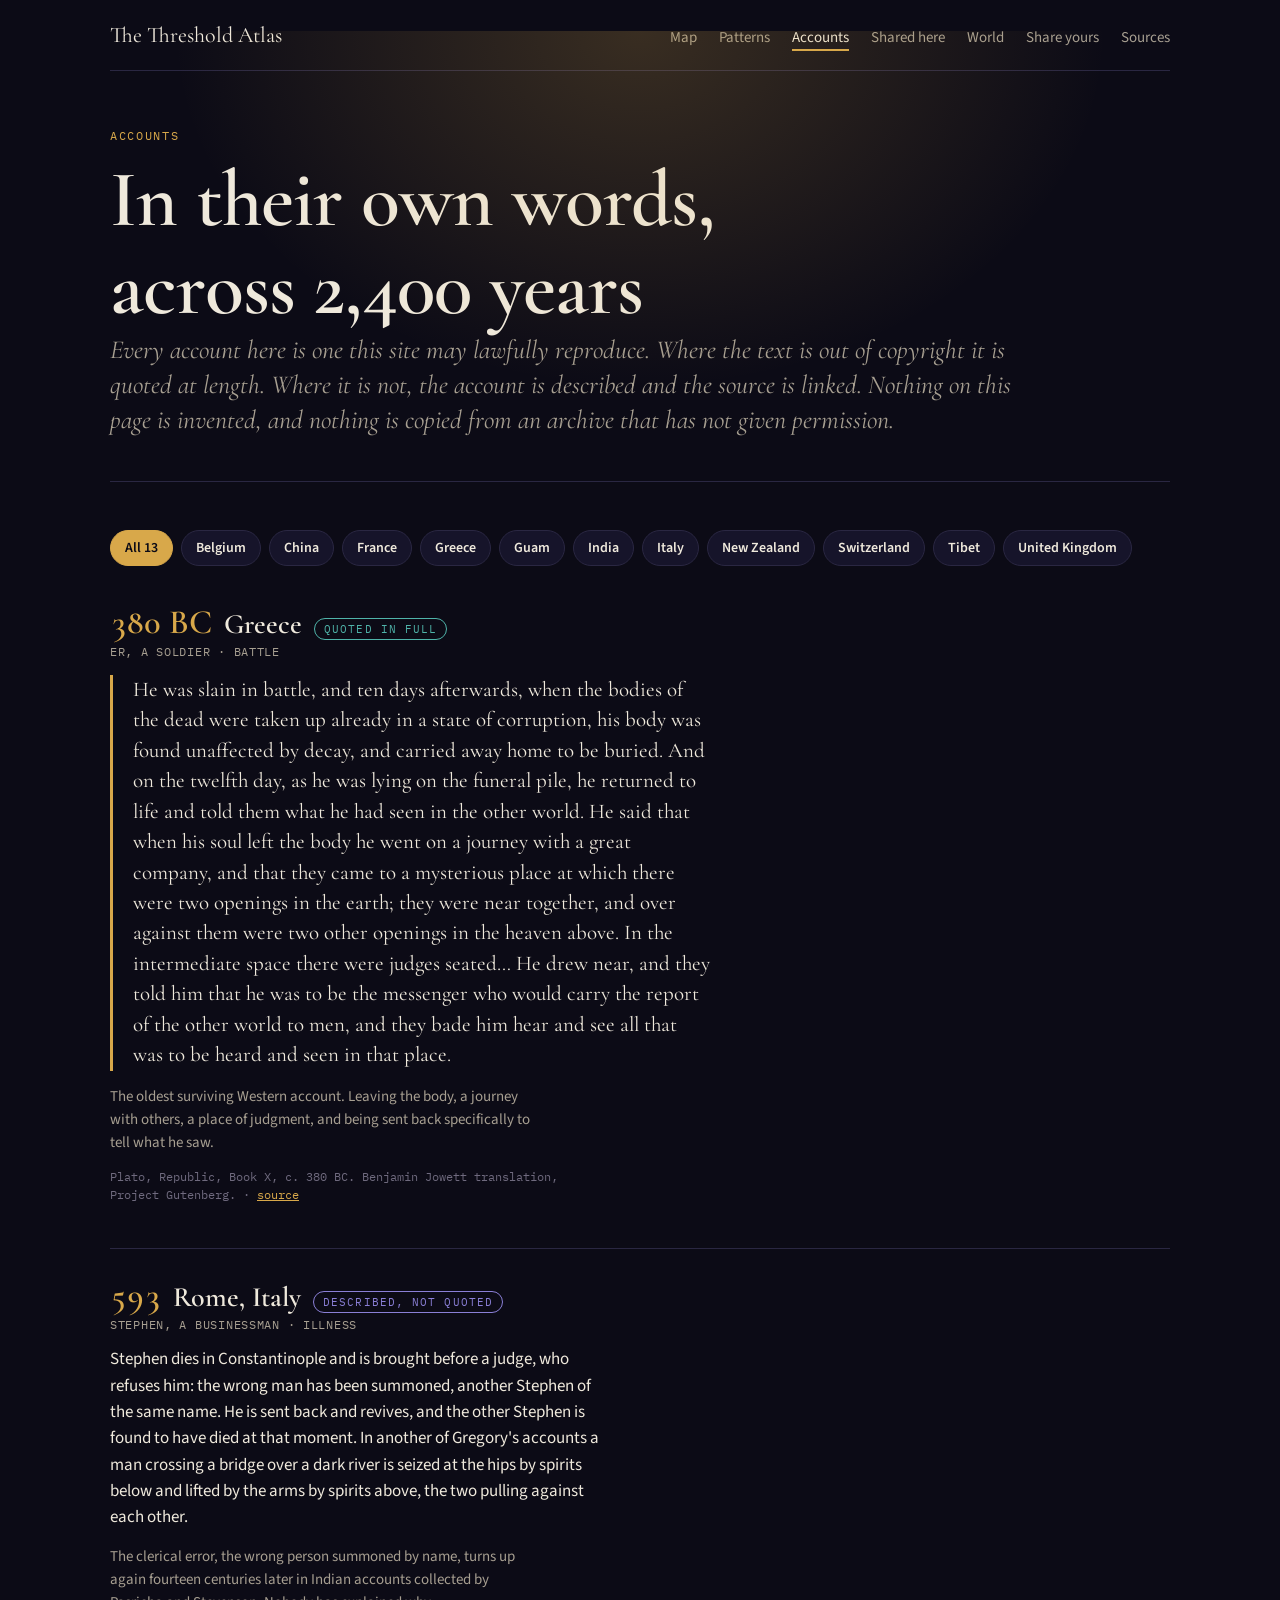
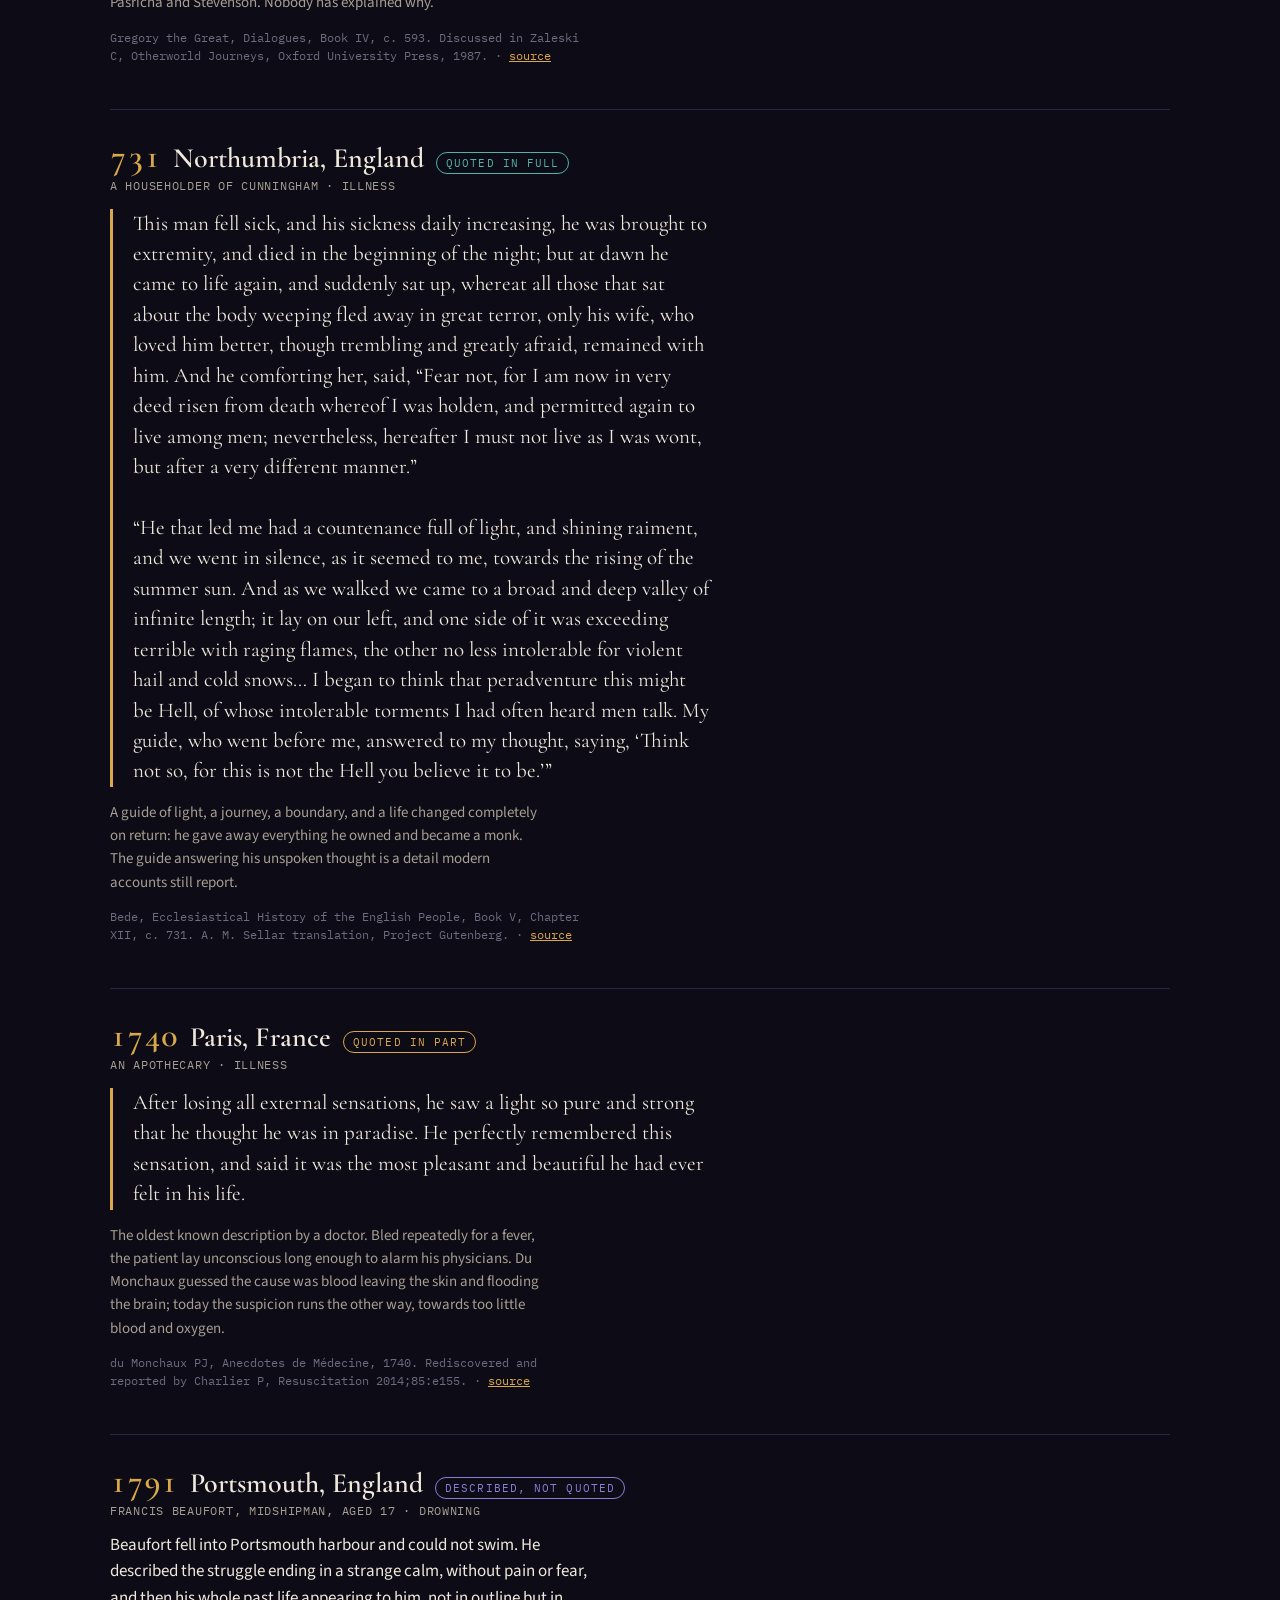
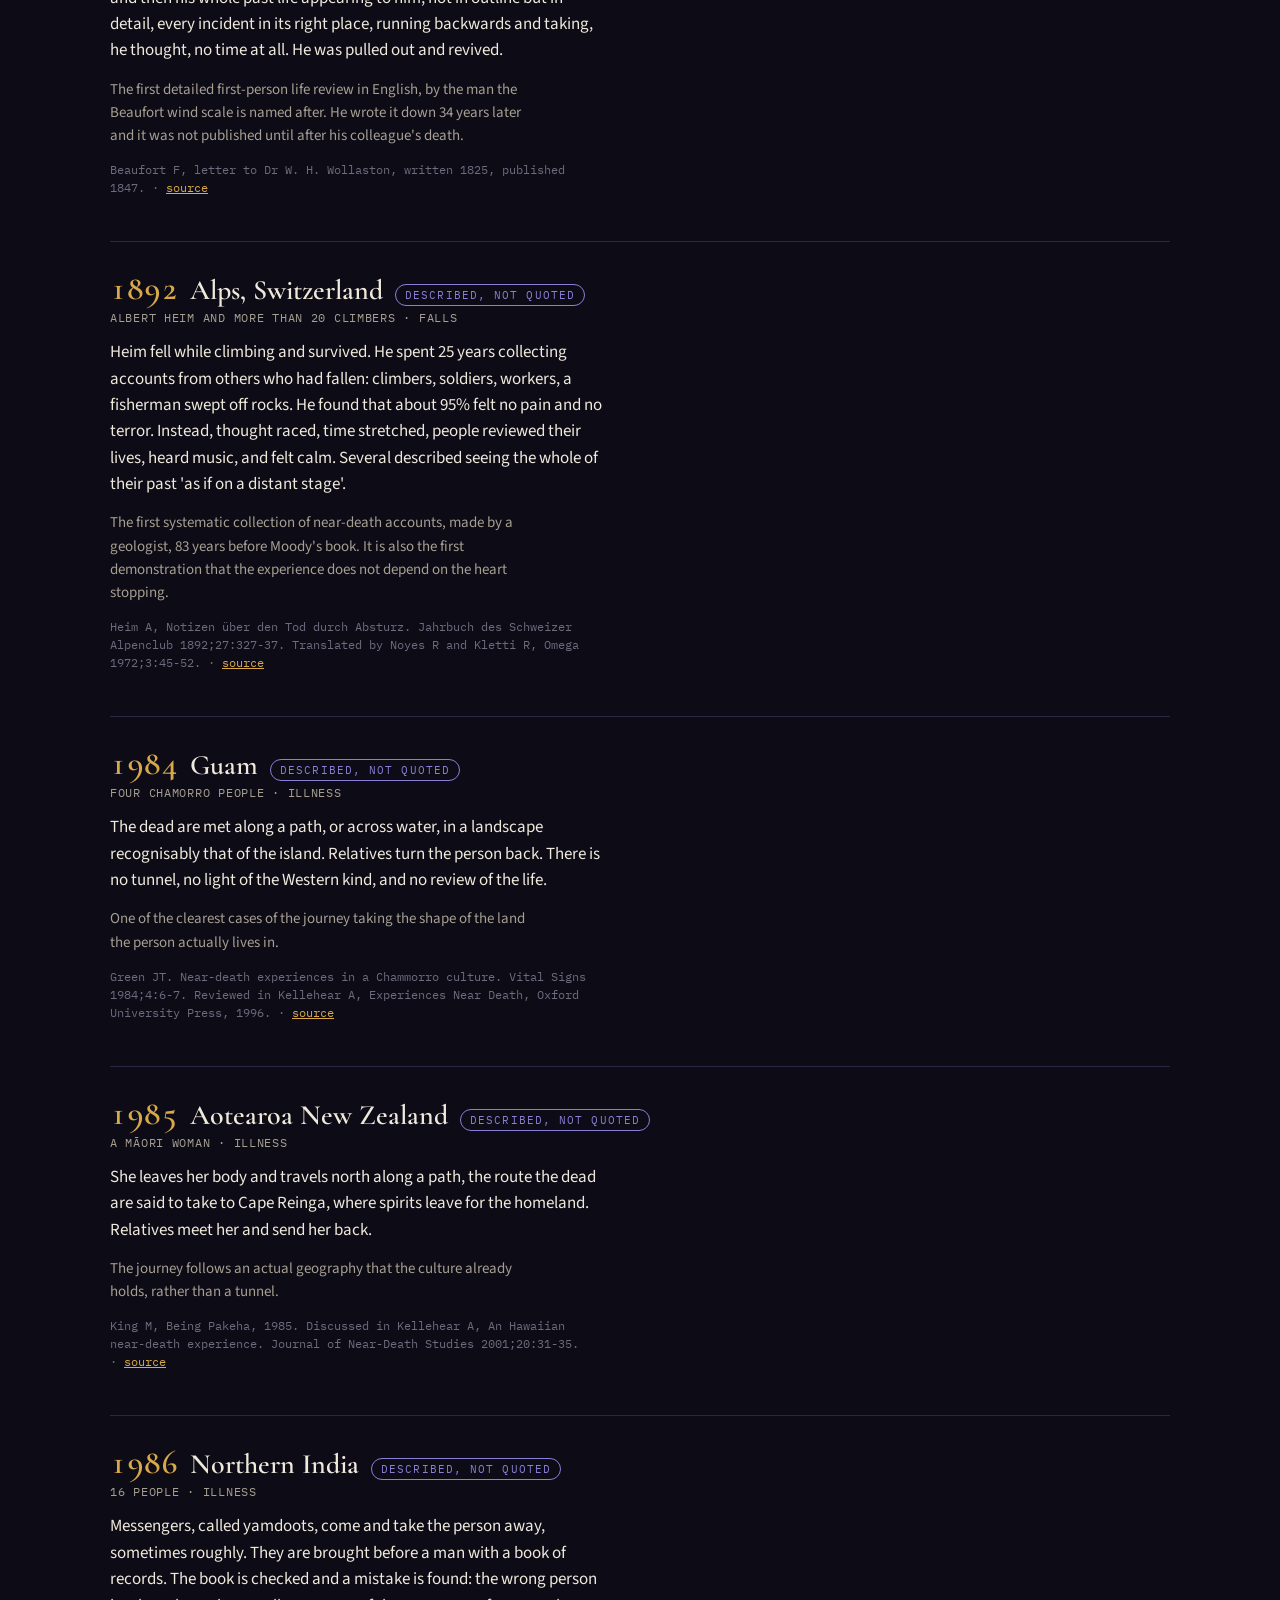
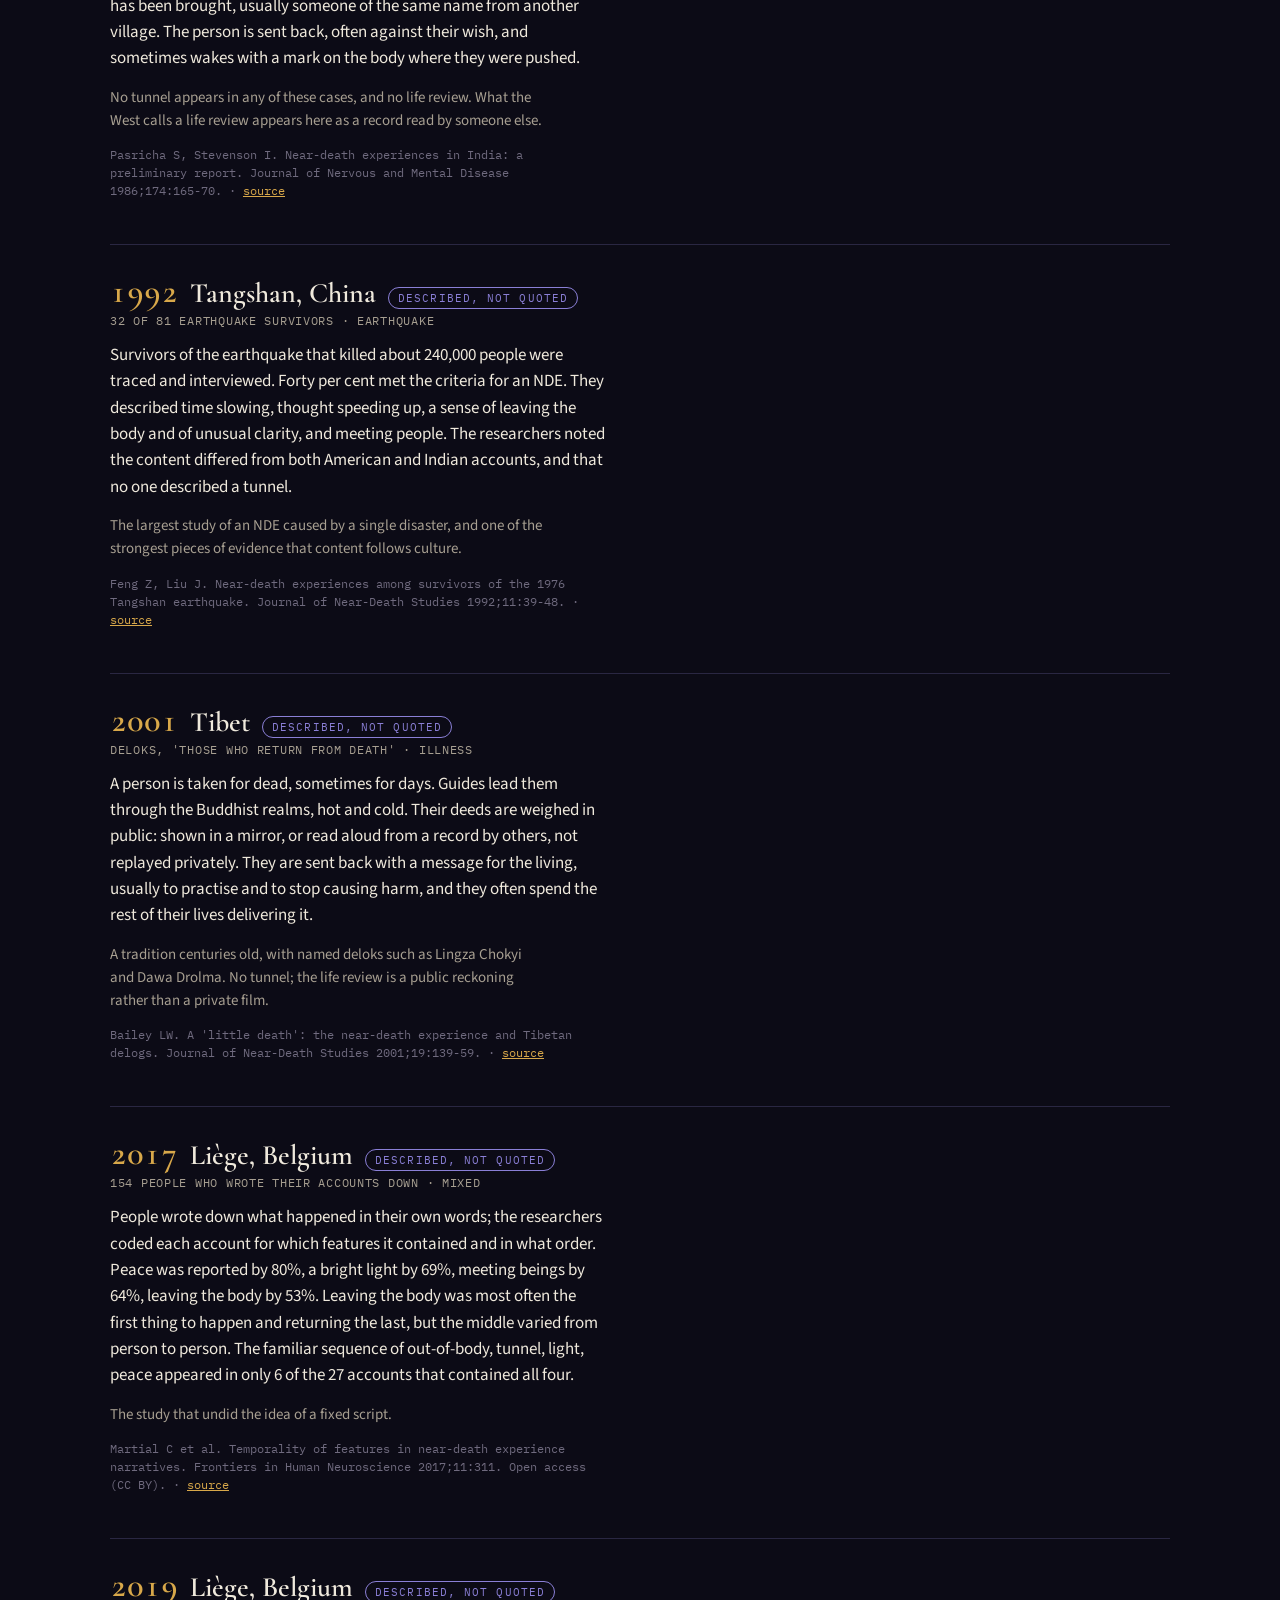
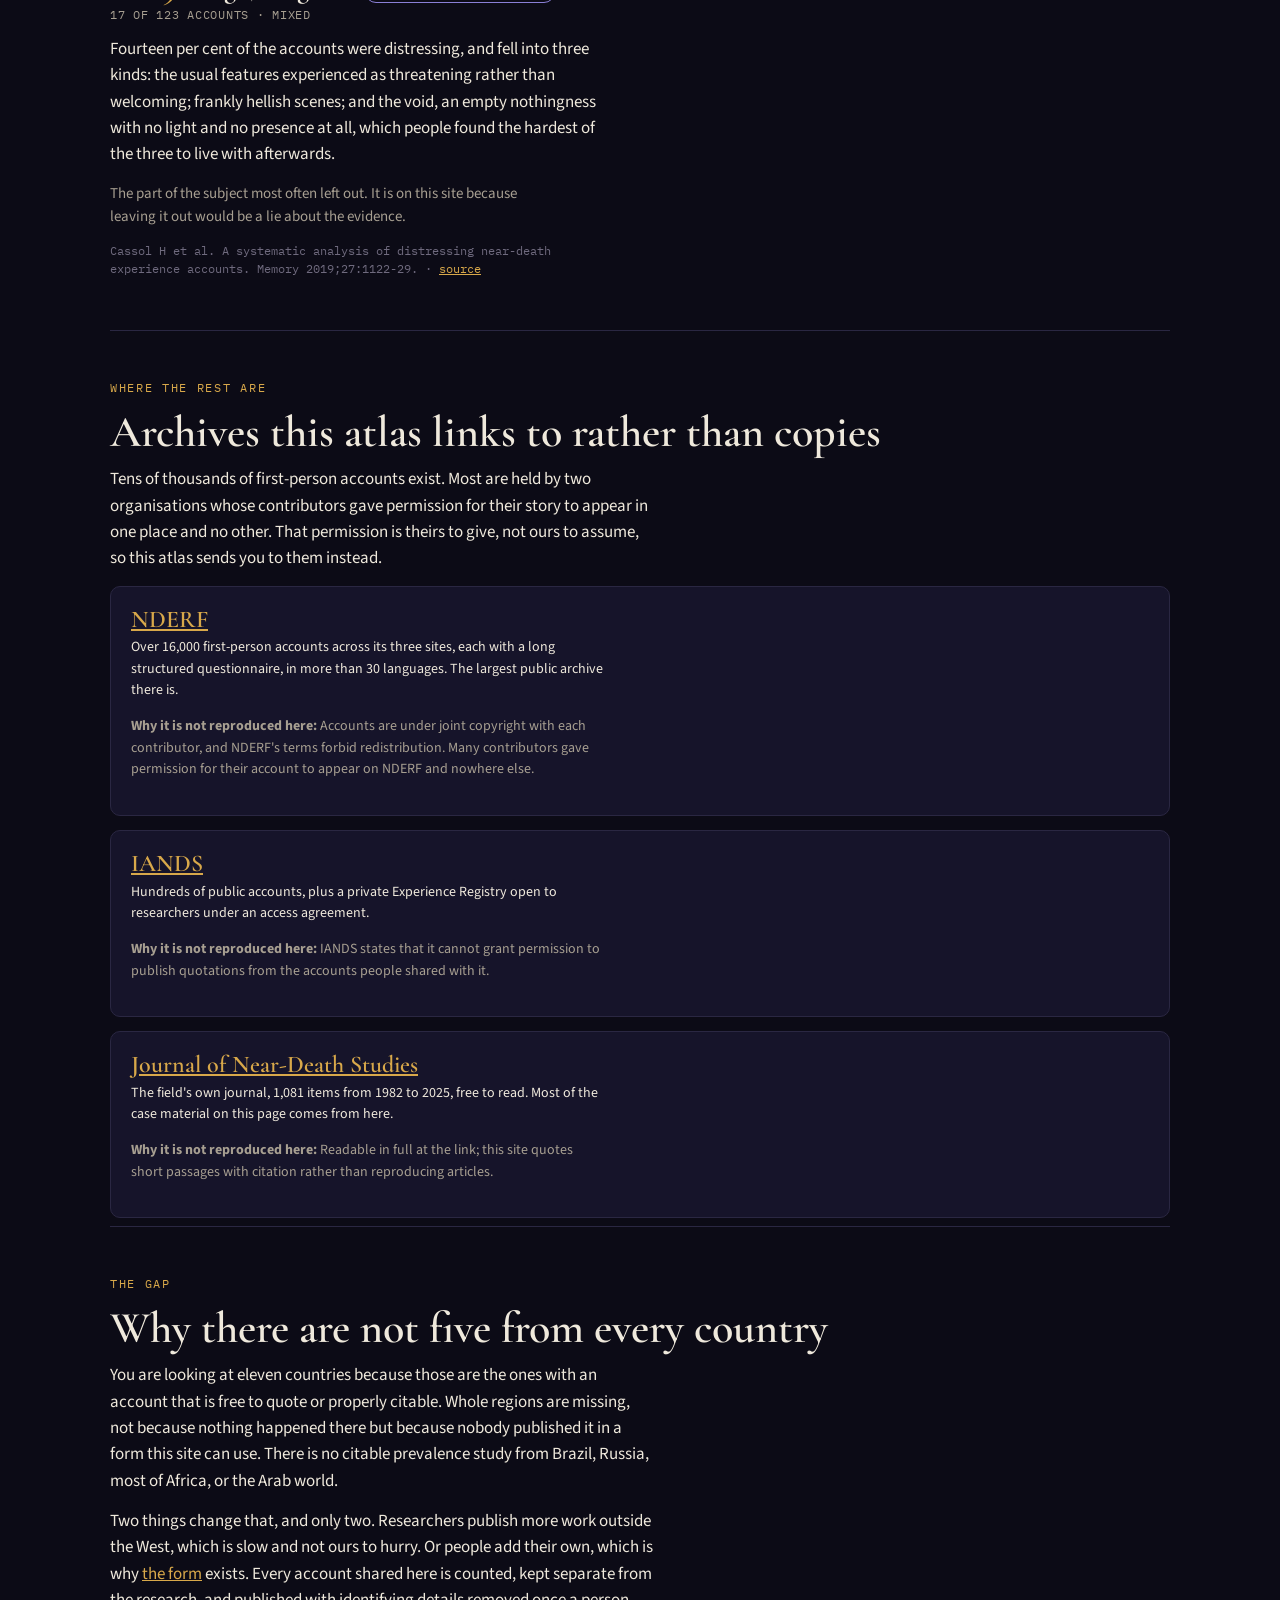
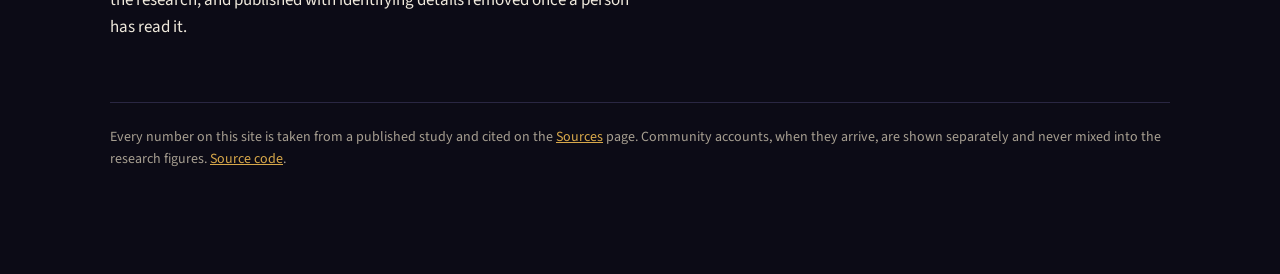
==== accounts.html @ 7e805cb1 "Accounts page: 13 citable first-person accounts from 380 BC to 2019, across 11 countries Co-Authored" ====
<!doctype html>
<html lang="en">
<head>
<meta charset="utf-8">
<meta name="viewport" content="width=device-width, initial-scale=1">
<title>Accounts · The Threshold Atlas</title>
<meta name="description" content="First-person accounts of near-death experiences from 380 BC to today, quoted where they are free to quote and cited where they are not.">
<link rel="preconnect" href="https://fonts.googleapis.com">
<link rel="stylesheet" href="https://fonts.googleapis.com/css2?family=Cormorant+Garamond:ital,wght@0,400;0,600;1,400&family=Source+Sans+3:wght@400;600&family=IBM+Plex+Mono:wght@400;500&display=swap">
<link rel="stylesheet" href="assets/site.css">
<style>
.acct{border-top:1px solid var(--line);padding:30px 0}
.acct:first-of-type{border-top:0}
.ahead{display:flex;gap:12px;align-items:baseline;flex-wrap:wrap;margin-bottom:4px}
.ahead .yr{font-family:var(--display);font-size:34px;font-weight:600;color:var(--accent);line-height:1;font-variant-numeric:tabular-nums}
.ahead .pl{font-family:var(--display);font-size:28px;font-weight:600;color:var(--ink);line-height:1.1}
.ahead .who{font:12px var(--mono);letter-spacing:.06em;color:var(--muted);text-transform:uppercase}
.tag{font:11px var(--mono);letter-spacing:.1em;text-transform:uppercase;padding:3px 9px;border-radius:999px;border:1px solid var(--line);color:var(--muted)}
.tag.pd{border-color:var(--c2);color:var(--c2)}
.tag.ex{border-color:var(--c1);color:var(--c1)}
.tag.su{border-color:var(--c3);color:var(--c3)}
blockquote{margin:16px 0 0;padding-left:20px;border-left:3px solid var(--accent);font-family:var(--display);font-size:21px;line-height:1.45;color:var(--ink);white-space:pre-line;max-width:60ch}
.summary{margin:14px 0 0;font-size:17px;line-height:1.55;max-width:62ch;color:var(--ink)}
.anote{margin-top:14px;font-size:15px;color:var(--muted);max-width:62ch}
.asrc{margin-top:12px;font:12px var(--mono);color:var(--faint);line-height:1.5}
.filters{display:flex;flex-wrap:wrap;gap:8px;margin:0 0 10px}
.arch{display:grid;gap:14px}
.arch .card h3{margin-bottom:4px}
</style>
</head>
<body>
<div class="wrap">
<div id="nav"></div>

<section class="hero">
  <div class="eyebrow">Accounts</div>
  <h1>In their own words, across 2,400 years</h1>
  <p class="lede">Every account here is one this site may lawfully reproduce. Where the text is out of copyright it is quoted at length. Where it is not, the account is described and the source is linked. Nothing on this page is invented, and nothing is copied from an archive that has not given permission.</p>
</section>

<section>
  <div class="filters" id="filters"></div>
  <div id="list"></div>
</section>

<section>
  <div class="eyebrow">Where the rest are</div>
  <h2>Archives this atlas links to rather than copies</h2>
  <p>Tens of thousands of first-person accounts exist. Most are held by two organisations whose contributors gave permission for their story to appear in one place and no other. That permission is theirs to give, not ours to assume, so this atlas sends you to them instead.</p>
  <div class="arch" id="archives"></div>
</section>

<section>
  <div class="eyebrow">The gap</div>
  <h2>Why there are not five from every country</h2>
  <p>You are looking at eleven countries because those are the ones with an account that is free to quote or properly citable. Whole regions are missing, not because nothing happened there but because nobody published it in a form this site can use. There is no citable prevalence study from Brazil, Russia, most of Africa, or the Arab world.</p>
  <p>Two things change that, and only two. Researchers publish more work outside the West, which is slow and not ours to hurry. Or people add their own, which is why <a href="share.html">the form</a> exists. Every account shared here is counted, kept separate from the research, and published with identifying details removed once a person has read it.</p>
</section>

<div id="footer"></div>
</div>

<script src="assets/common.js"></script>
<script>
document.getElementById("nav").innerHTML = TA.nav("accounts.html");
document.getElementById("footer").innerHTML = TA.footer();
const esc = s => String(s ?? "").replace(/[&<>"]/g, c => ({ "&": "&amp;", "<": "&lt;", ">": "&gt;", '"': "&quot;" }[c]));
const yearText = y => y < 0 ? `${-y} BC` : String(y);
const KIND = { "public-domain": ["pd", "Quoted in full"], excerpt: ["ex", "Quoted in part"], summary: ["su", "Described, not quoted"] };
let data = null, filter = "all";
TA.data("accounts").then(j => { data = j; renderFilters(); render(); renderArchives(); });
function renderFilters() {
  const regions = [...new Set(data.accounts.map(a => a.country))].sort();
  document.getElementById("filters").innerHTML = `<button class="chip" data-f="all" aria-pressed="true">All ${data.accounts.length}</button>`
    + regions.map(r => `<button class="chip" data-f="${esc(r)}">${esc(r)}</button>`).join("");
  document.getElementById("filters").addEventListener("click", e => {
    const b = e.target.closest(".chip"); if (!b) return;
    filter = b.dataset.f;
    document.querySelectorAll("#filters .chip").forEach(x => x.setAttribute("aria-pressed", x === b));
    render();
  });
}
function render() {
  const rows = data.accounts.filter(a => filter === "all" || a.country === filter).sort((a, b) => a.year - b.year);
  document.getElementById("list").innerHTML = rows.map(a => {
    const [cls, lbl] = KIND[a.kind] || ["su", "Described"];
    const body = a.kind === "summary"
      ? `<p class="summary">${esc(a.text)}</p>`
      : `<blockquote>${esc(a.text)}</blockquote>`;
    return `<article class="acct" id="${a.id}">
      <div class="ahead"><span class="yr">${yearText(a.year)}</span><span class="pl">${esc(a.place)}</span><span class="tag ${cls}">${lbl}</span></div>
      <div class="ahead"><span class="who">${esc(a.who)} · ${esc(a.trigger)}</span></div>
      ${body}
      <p class="anote">${esc(a.note)}</p>
      <p class="asrc">${esc(a.source)} · <a href="${a.url}" target="_blank" rel="noopener">source</a></p>
    </article>`;
  }).join("");
}
function renderArchives() {
  document.getElementById("archives").innerHTML = data.linked_archives.map(x => `<div class="card"><h3><a href="${x.url}" target="_blank" rel="noopener">${esc(x.name)}</a></h3><p class="small">${esc(x.what)}</p><p class="small muted"><b>Why it is not reproduced here:</b> ${esc(x.why_not_here)}</p></div>`).join("");
}
</script>
</body>
</html>
---- assets/site.css ----
:root{
  --bg:#0c0b16; --surface:#16142a; --line:#2a2742; --ink:#efe9dc; --muted:#a79f91; --faint:#6f6a7e;
  --accent:#d8a84a; --accent-ink:#0c0b16;
  --c1:#d8a84a; --c2:#4fb3a9; --c3:#8a7fd6; --c4:#e07a9a;
  --glow:rgba(216,168,74,.22);
  --display:'Cormorant Garamond',Georgia,'Times New Roman',serif;
  --body:'Source Sans 3','Segoe UI',Helvetica,Arial,sans-serif;
  --mono:'IBM Plex Mono',Menlo,Consolas,monospace;
}
*{box-sizing:border-box}
[hidden]{display:none!important}
html{color-scheme:dark}
body{margin:0;background:var(--bg);color:var(--ink);font-family:var(--body);font-size:17px;line-height:1.55;-webkit-font-smoothing:antialiased}
.wrap{max-width:1100px;margin:0 auto;padding-block:0 80px;padding-inline:20px}
h1,h2,h3{font-family:var(--display);font-weight:600;line-height:1.1;margin:0;text-wrap:balance}
h1{font-size:clamp(40px,7vw,80px);letter-spacing:-.01em}
h2{font-size:clamp(30px,4vw,44px);margin-bottom:10px}
h3{font-size:24px}
p{margin:0 0 14px;max-width:68ch}
a{color:var(--accent)}
.eyebrow{font-family:var(--mono);font-size:12px;letter-spacing:.14em;text-transform:uppercase;color:var(--accent);margin-bottom:10px}
.muted{color:var(--muted)}
.small{font-size:14px}
nav.top{display:flex;flex-wrap:wrap;gap:4px 22px;align-items:baseline;padding-block:18px;border-bottom:1px solid var(--line);font-size:15px}
nav.top .brand{font-family:var(--display);font-size:22px;color:var(--ink);text-decoration:none;margin-right:auto}
nav.top a{color:var(--muted);text-decoration:none}
nav.top a[aria-current]{color:var(--ink);border-bottom:2px solid var(--accent)}
section{padding-block:48px 8px;border-top:1px solid var(--line)}
section:first-of-type{border-top:0}
.lede{font-family:var(--display);font-size:clamp(20px,2.4vw,26px);line-height:1.35;max-width:36em;font-style:italic;color:var(--muted)}
.hero{padding-block:56px 30px;position:relative}
.hero::before{content:"";position:absolute;inset:-40px -20px auto;height:420px;background:radial-gradient(ellipse at 50% 0%,var(--glow),transparent 60%);pointer-events:none}
.stats{display:grid;grid-template-columns:repeat(auto-fit,minmax(200px,1fr));gap:14px;margin-top:30px}
.stat{background:var(--surface);border:1px solid var(--line);border-radius:10px;padding:18px 18px 14px}
.stat b{display:block;font-family:var(--display);font-size:44px;line-height:1;font-weight:600;font-variant-numeric:tabular-nums}
.stat span{display:block;font-size:14px;color:var(--muted);margin-top:8px;line-height:1.35}
.stat i{display:block;font-family:var(--mono);font-size:11px;color:var(--faint);margin-top:8px;font-style:normal}
.row{display:flex;flex-wrap:wrap;gap:10px;align-items:center;margin:10px 0 18px}
.chip{border:1px solid var(--line);background:var(--surface);color:var(--ink);border-radius:999px;padding:7px 14px;font:600 14px var(--body);cursor:pointer}
.chip[aria-pressed="true"]{background:var(--accent);color:var(--accent-ink);border-color:var(--accent)}
:focus-visible{outline:2px solid var(--accent);outline-offset:2px}
.legend{display:flex;flex-wrap:wrap;gap:14px;font-size:14px;color:var(--muted)}
.legend span::before{content:"";display:inline-block;width:10px;height:10px;border-radius:50%;margin-right:7px;vertical-align:middle;background:var(--sw)}
.grid2{display:grid;grid-template-columns:repeat(auto-fit,minmax(300px,1fr));gap:22px;align-items:start}
.card{background:var(--surface);border:1px solid var(--line);border-radius:10px;padding:20px}
.bars{display:grid;gap:9px}
.bar{display:grid;grid-template-columns:minmax(120px,38%) 1fr 110px;gap:10px;align-items:center;font-size:15px}
.bar .track{height:14px;background:var(--line);border-radius:4px;overflow:hidden;position:relative}
.bar .fill{height:100%;border-radius:0 4px 4px 0;background:var(--c1)}
.bar .ci{position:absolute;top:0;height:100%;border-left:2px solid var(--ink);border-right:2px solid var(--ink);opacity:.55}
.bar .val{font-family:var(--mono);font-size:12px;text-align:right;font-variant-numeric:tabular-nums;color:var(--muted)}
.bar .val b{color:var(--ink);font-weight:500}
.fact{border-left:3px solid var(--accent);padding:4px 0 4px 16px;margin:0 0 18px}
.fact b{font-family:var(--display);font-size:22px;font-weight:600;display:block;margin-bottom:4px}
.note{font-size:14px;color:var(--muted);background:var(--surface);border:1px dashed var(--line);border-radius:10px;padding:12px 14px}
#map{height:560px;border-radius:10px;border:1px solid var(--line);overflow:hidden}
@media (max-width:640px){#map{height:420px}.bar{grid-template-columns:1fr 110px}.bar .lab{grid-column:1/-1}}
.maplibregl-popup-content{background:var(--surface);color:var(--ink);font-family:var(--body);font-size:14px;line-height:1.4;border-radius:8px;padding:12px 14px;max-width:280px}
.maplibregl-popup-content b{display:block;font-size:15px}
.maplibregl-popup-close-button{color:var(--muted);font-size:18px}
.maplibregl-popup-anchor-bottom .maplibregl-popup-tip{border-top-color:var(--surface)}
.maplibregl-popup-anchor-top .maplibregl-popup-tip{border-bottom-color:var(--surface)}
footer{border-top:1px solid var(--line);margin-top:40px;padding-block:24px;font-size:14px;color:var(--muted)}
ol.sources{padding-left:20px}ol.sources li{margin-bottom:10px;color:var(--muted)}ol.sources li b{color:var(--ink);font-weight:600}
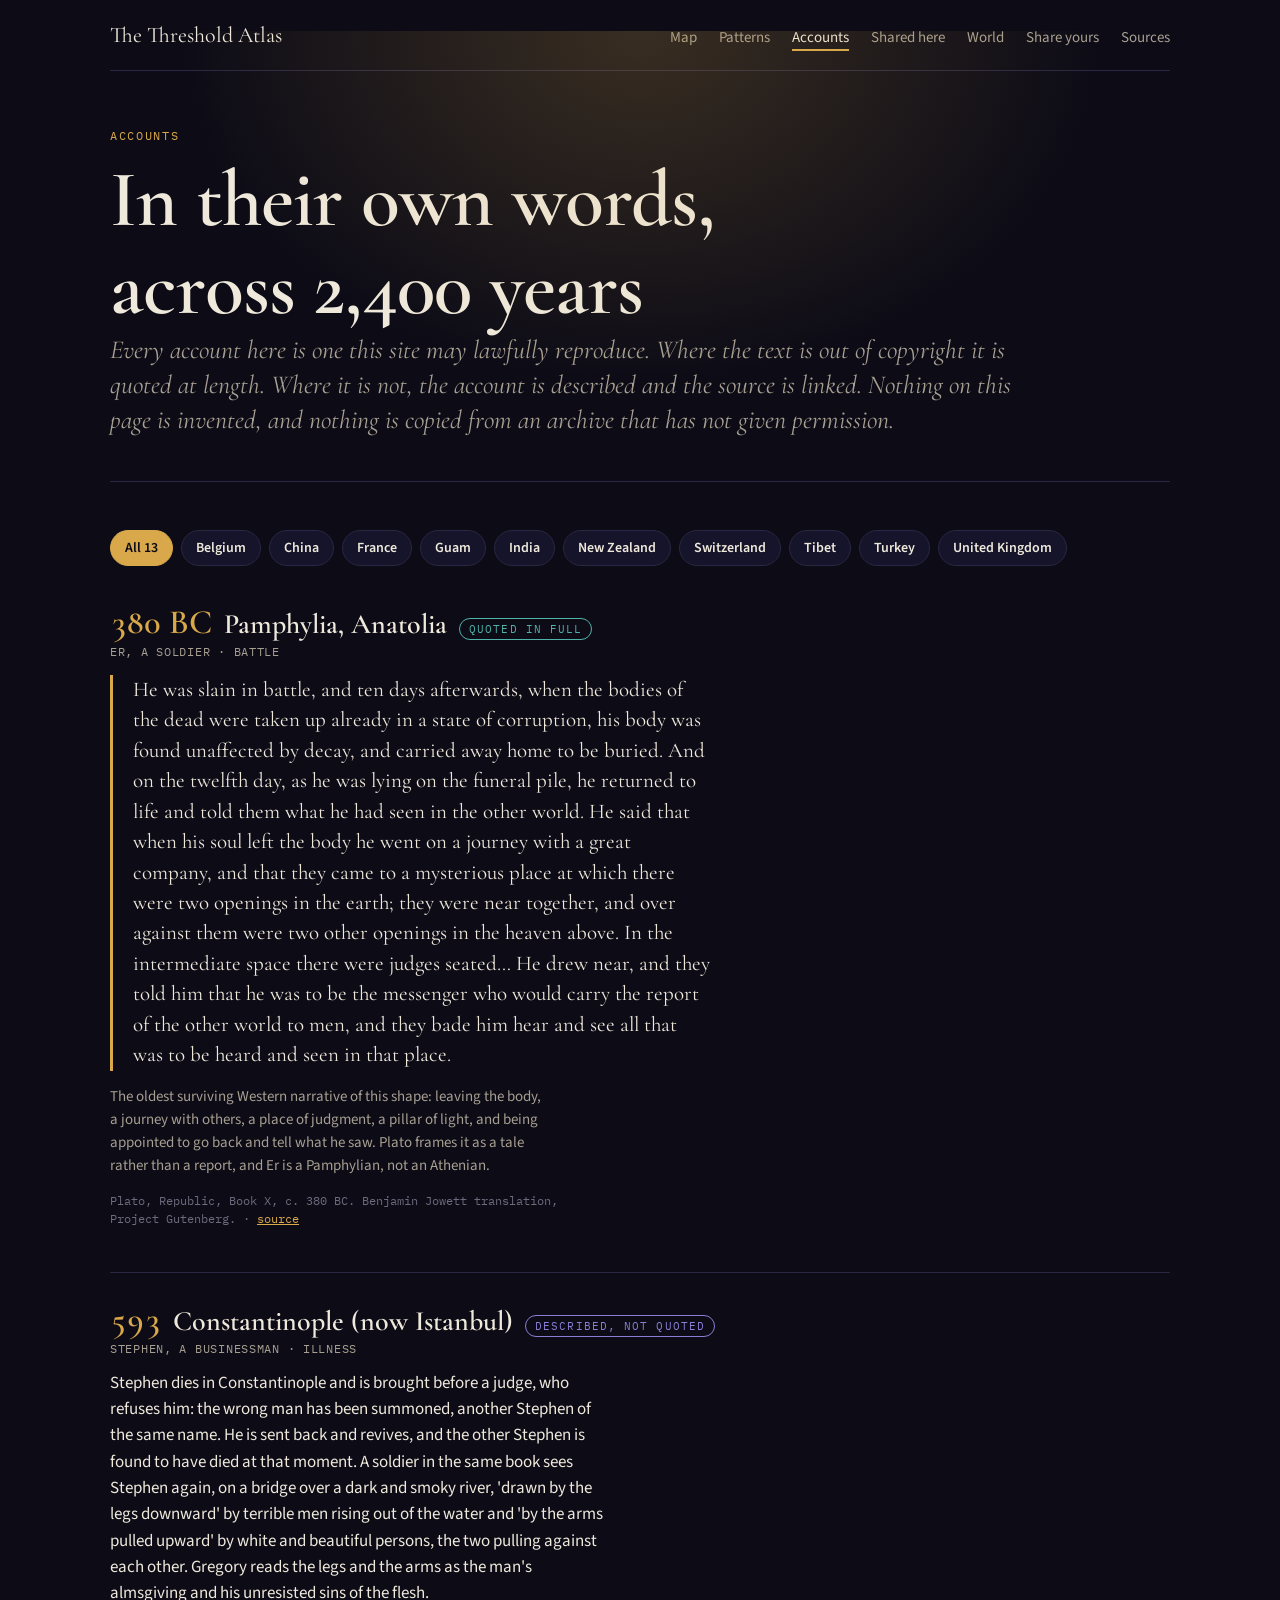
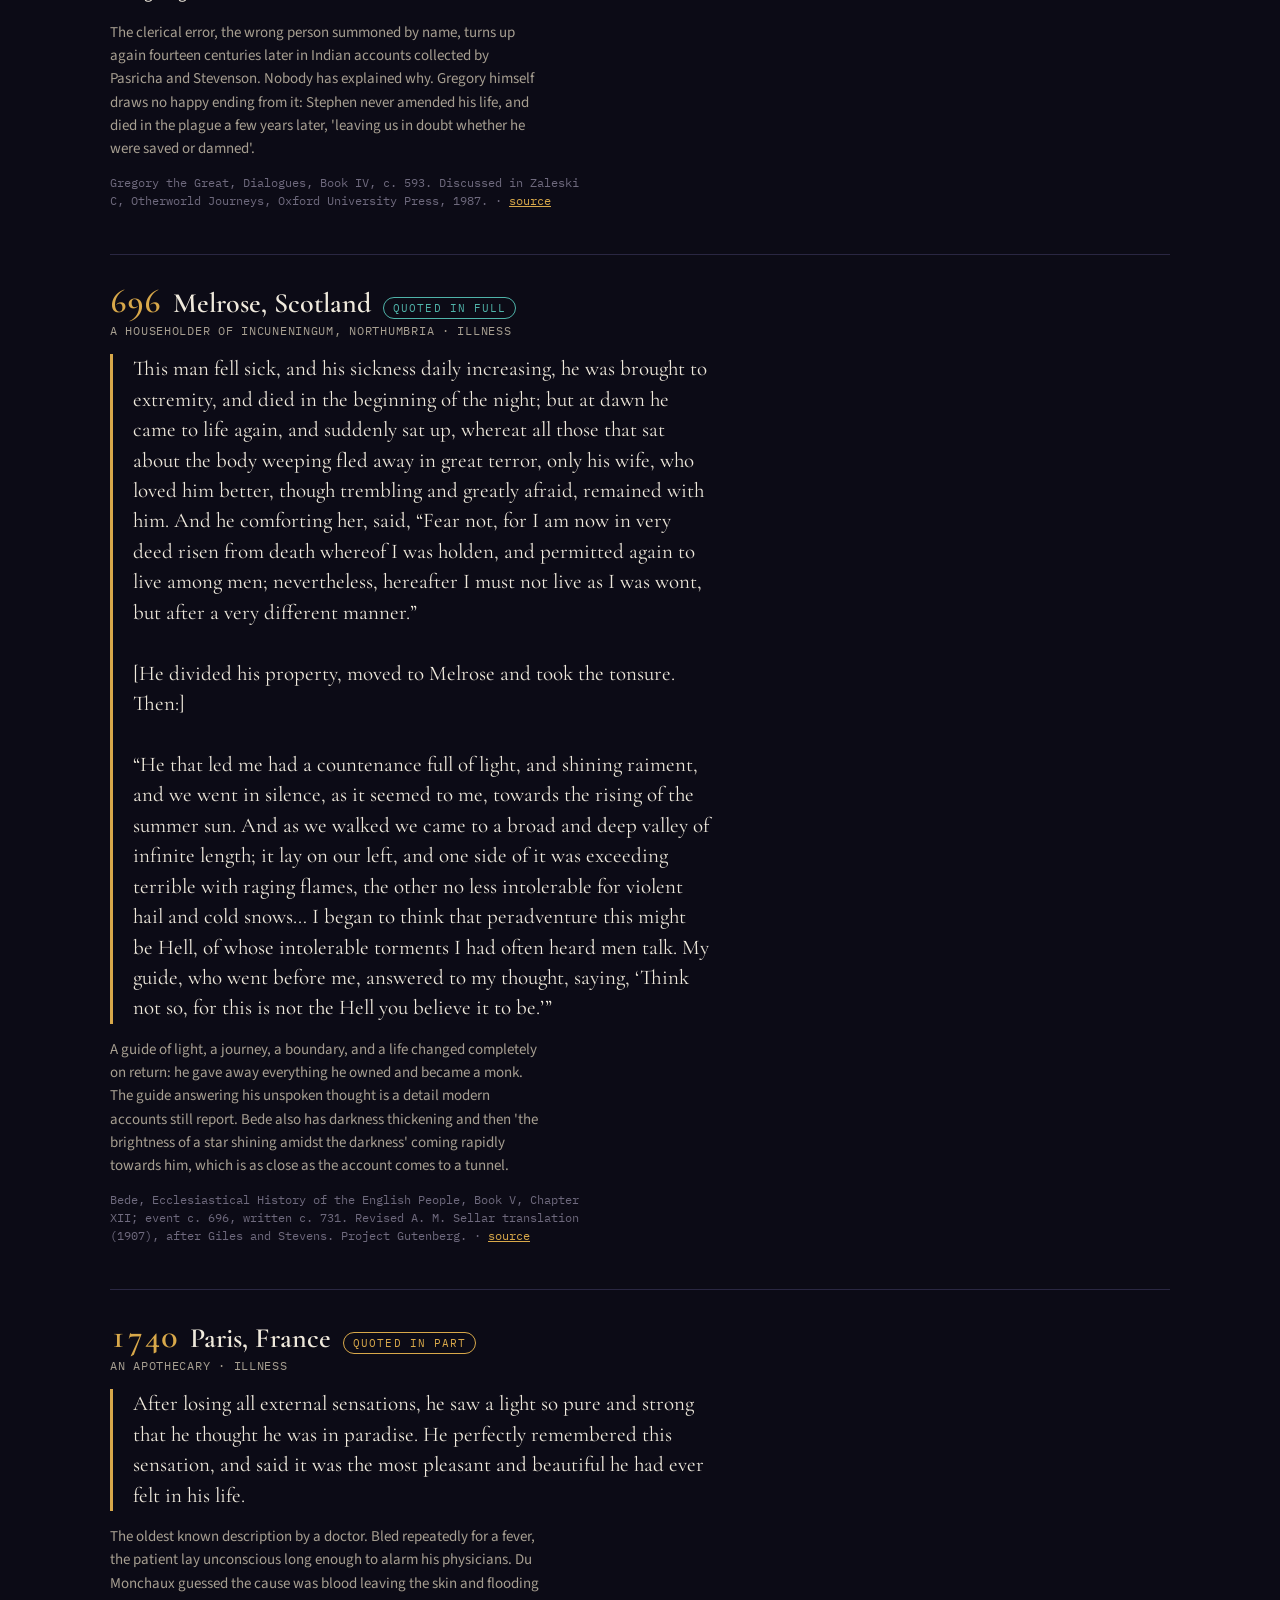
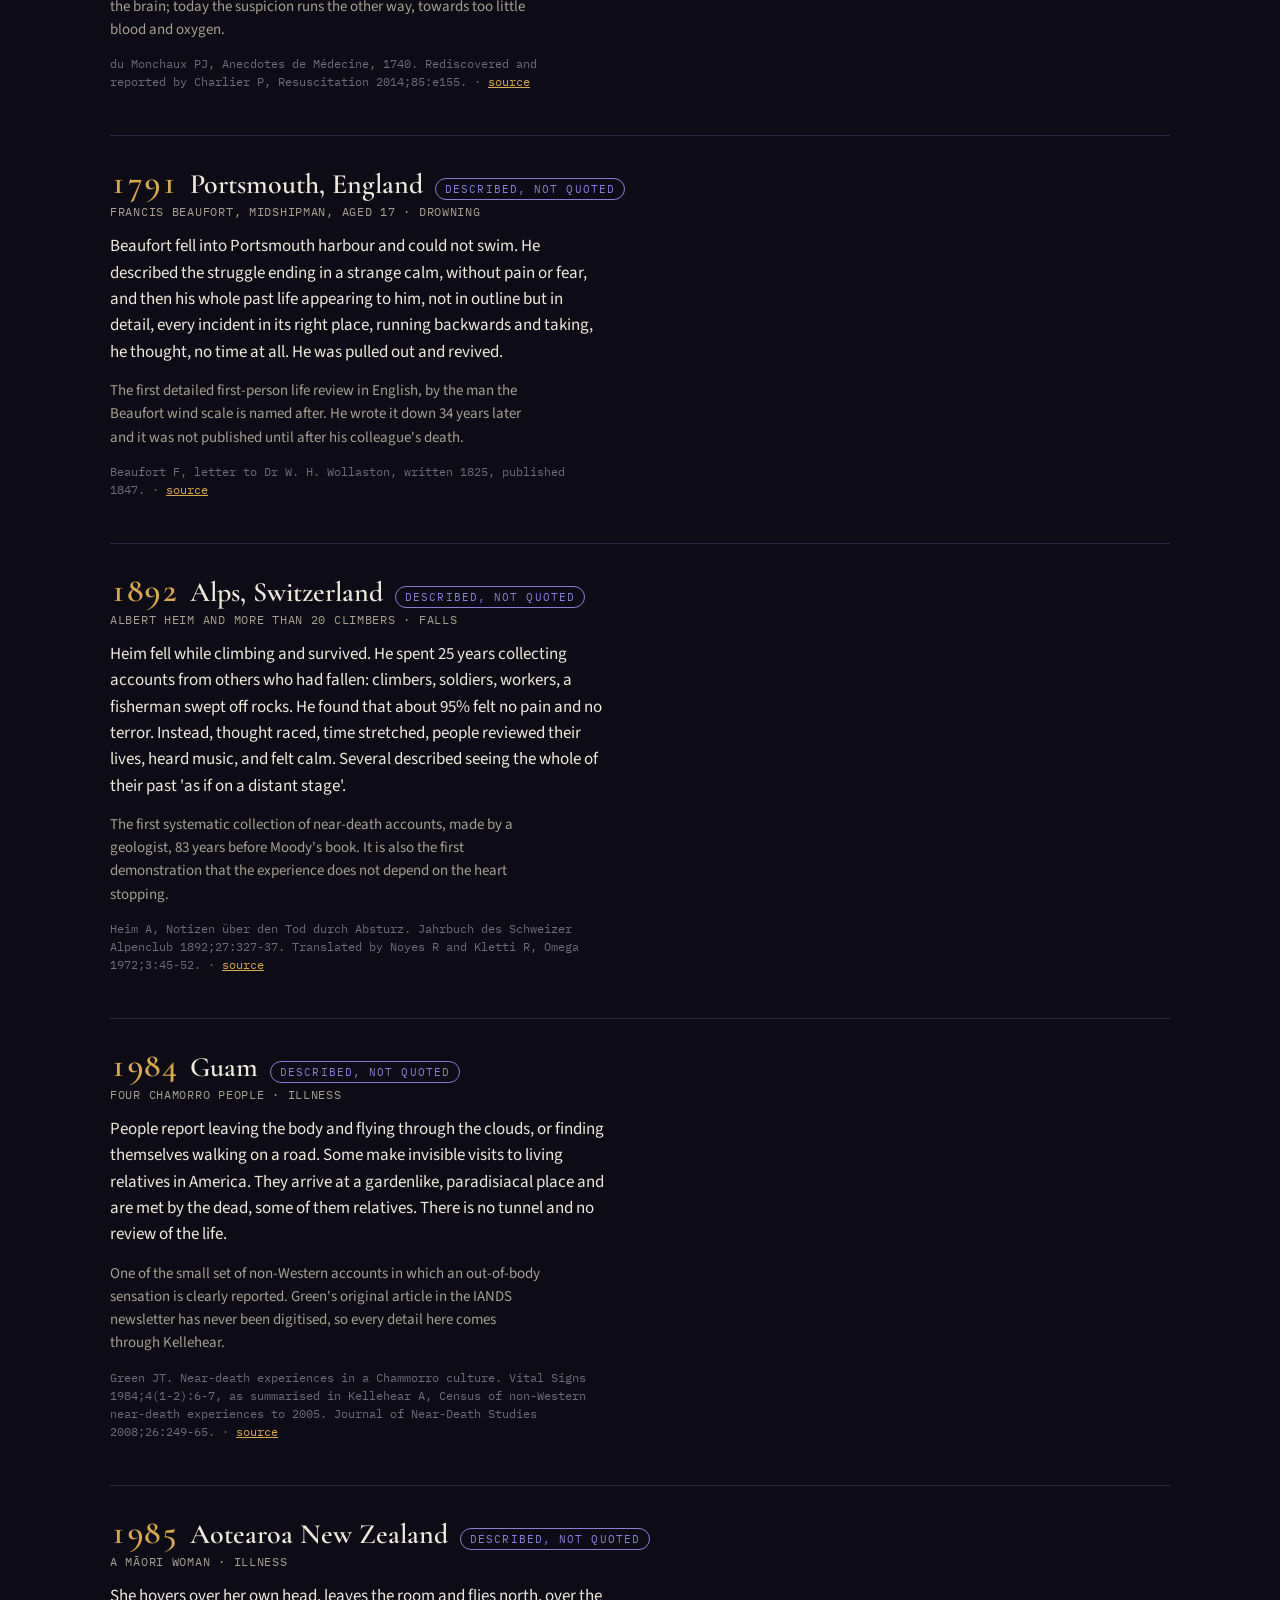
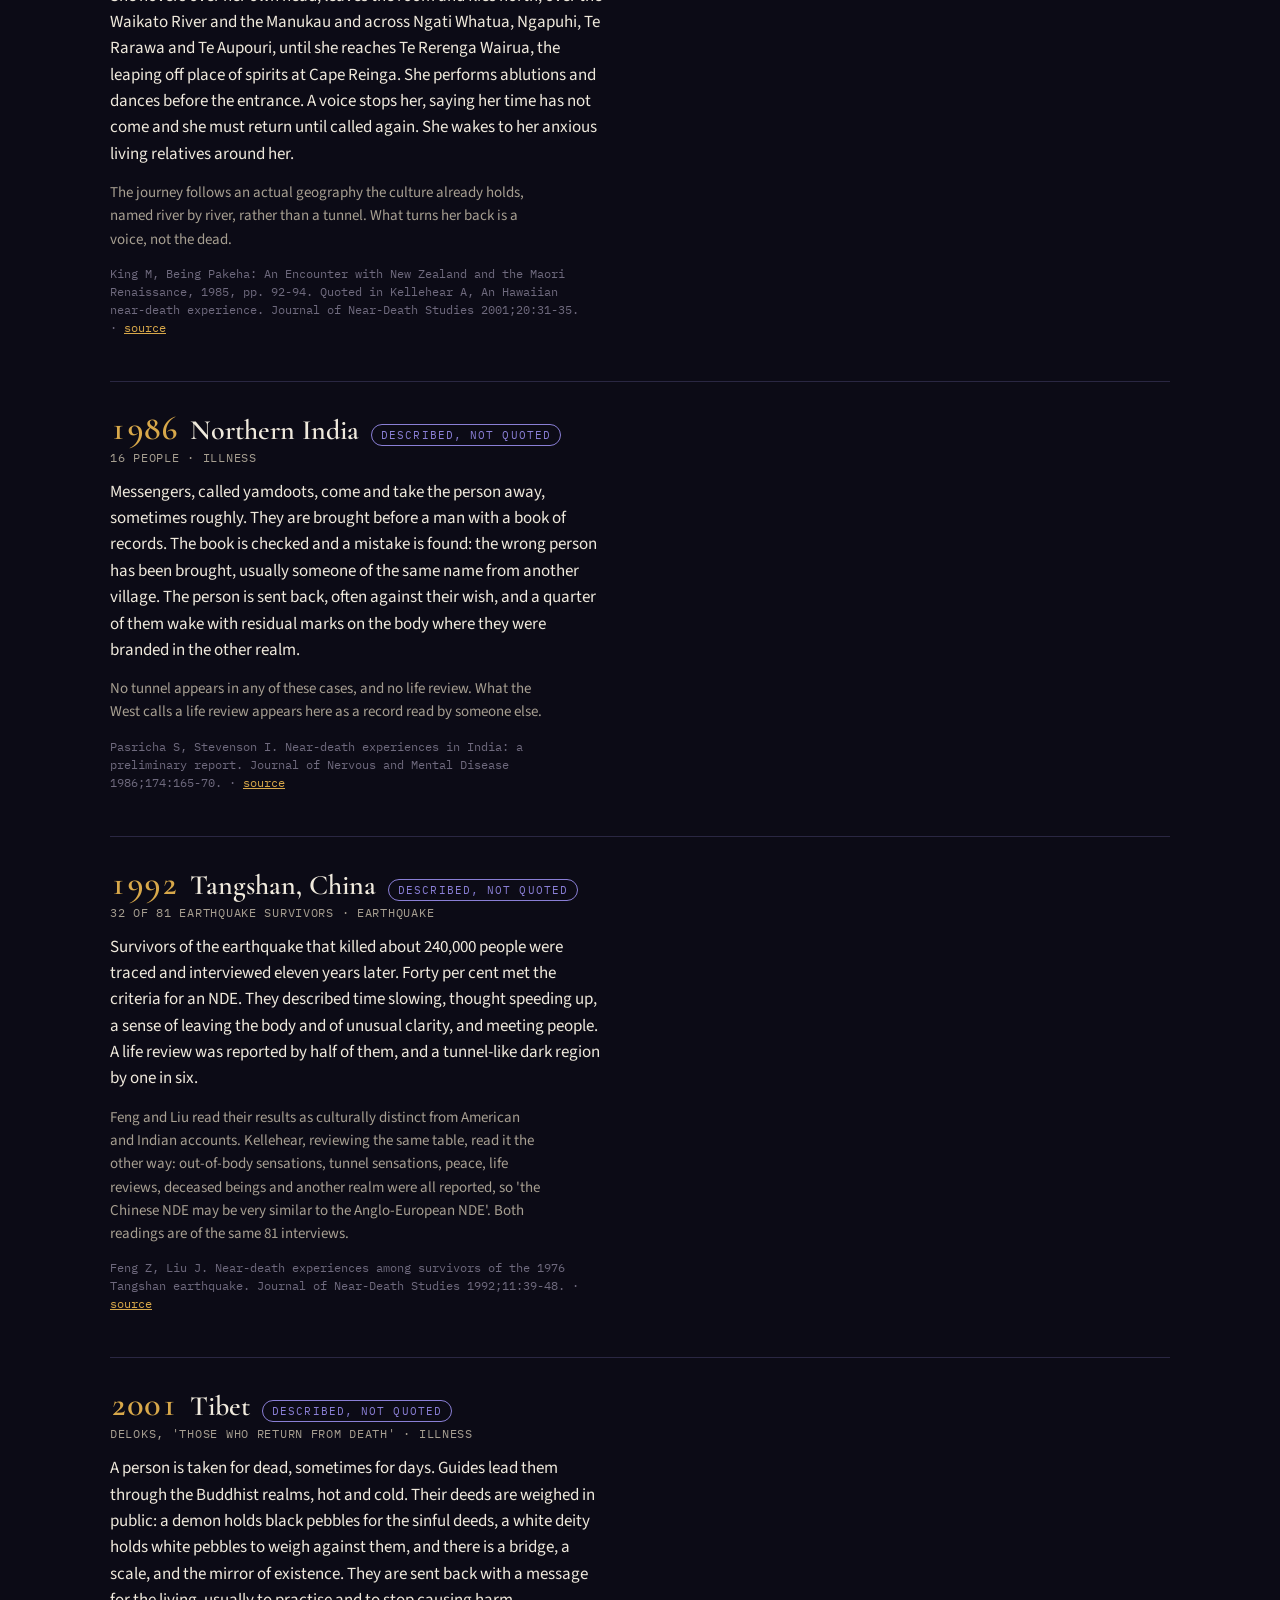
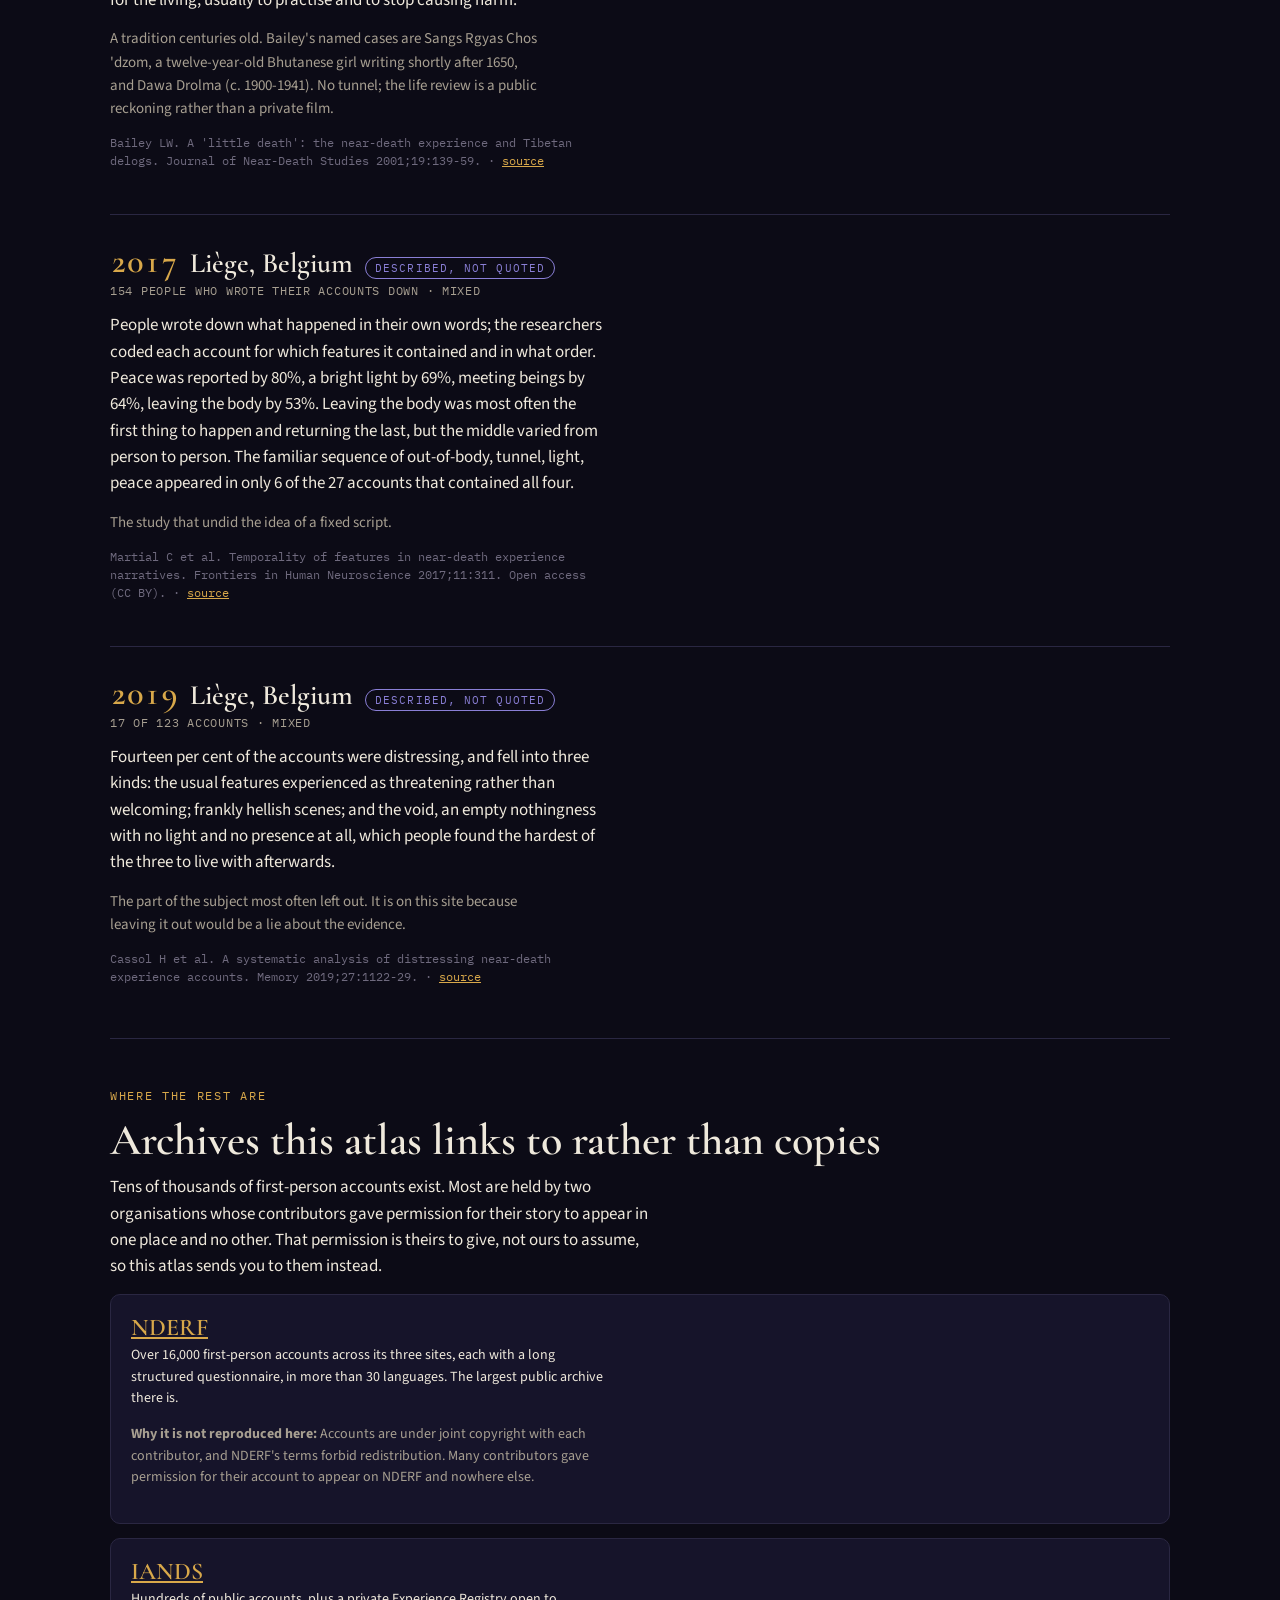
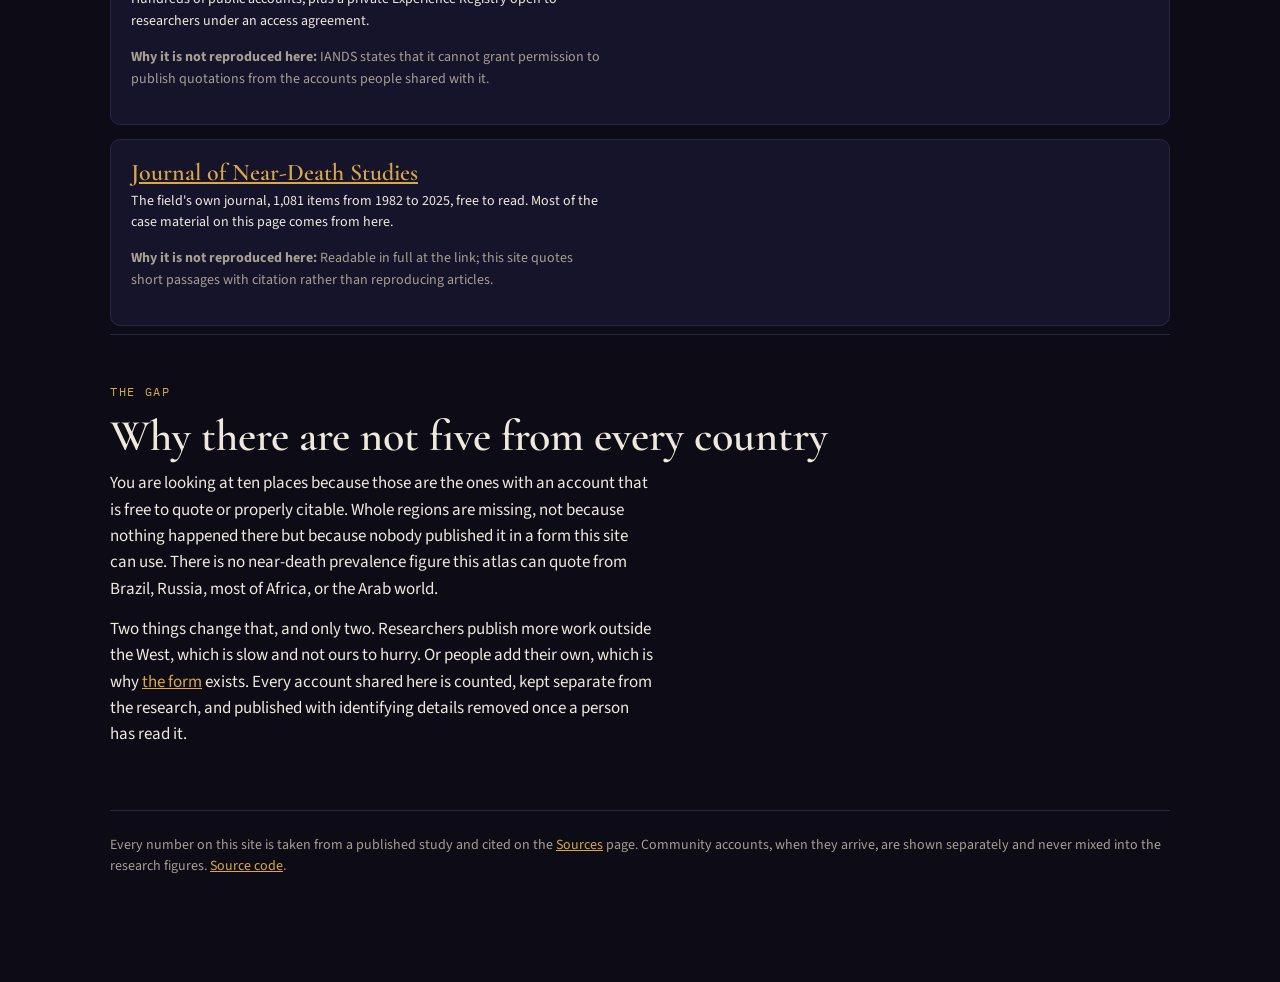
==== commit 17045a33: "Map: source kind becomes a dropdown, bubbles coloured by kind of experience The five source chips ar" ====
--- a/accounts.html
+++ b/accounts.html
@@ -53,7 +53,7 @@
 <section>
   <div class="eyebrow">The gap</div>
   <h2>Why there are not five from every country</h2>
-  <p>You are looking at eleven countries because those are the ones with an account that is free to quote or properly citable. Whole regions are missing, not because nothing happened there but because nobody published it in a form this site can use. There is no citable prevalence study from Brazil, Russia, most of Africa, or the Arab world.</p>
+  <p>You are looking at ten places because those are the ones with an account that is free to quote or properly citable. Whole regions are missing, not because nothing happened there but because nobody published it in a form this site can use. There is no near-death prevalence figure this atlas can quote from Brazil, Russia, most of Africa, or the Arab world.</p>
   <p>Two things change that, and only two. Researchers publish more work outside the West, which is slow and not ours to hurry. Or people add their own, which is why <a href="share.html">the form</a> exists. Every account shared here is counted, kept separate from the research, and published with identifying details removed once a person has read it.</p>
 </section>
 
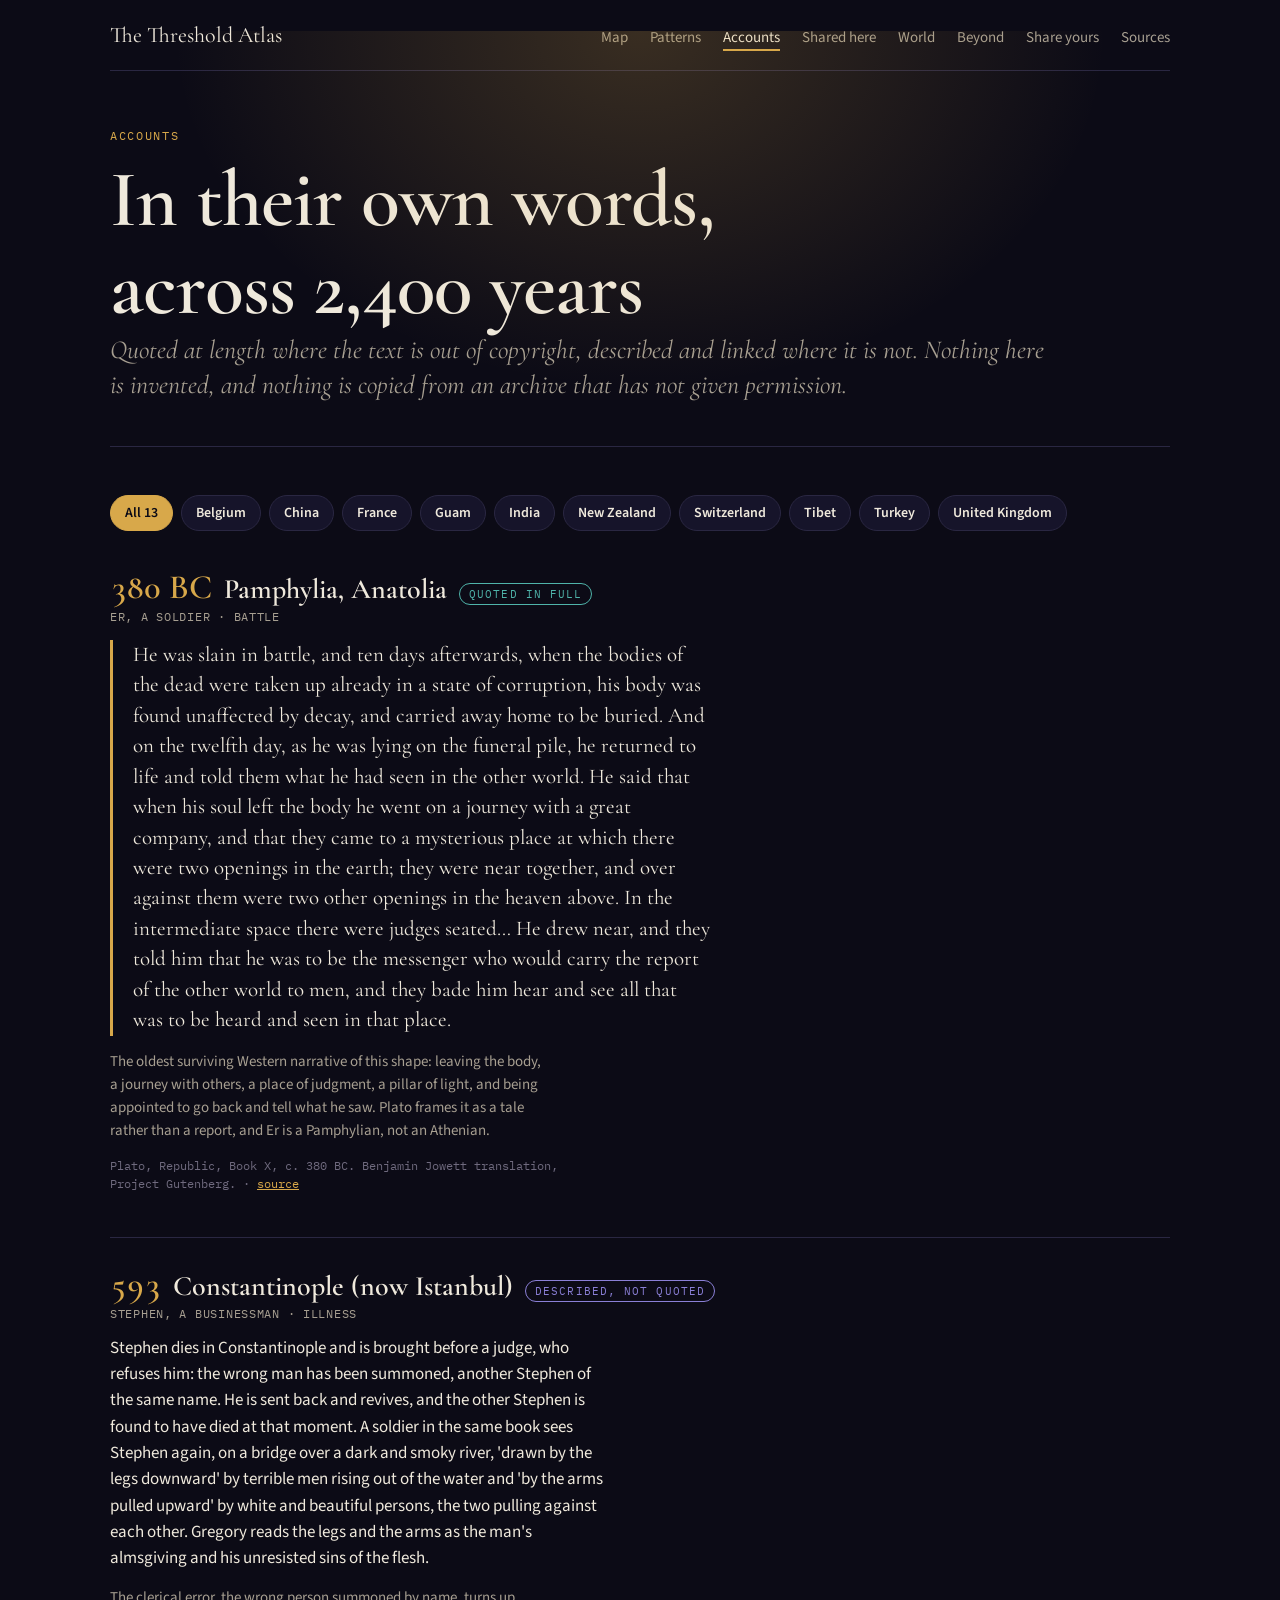
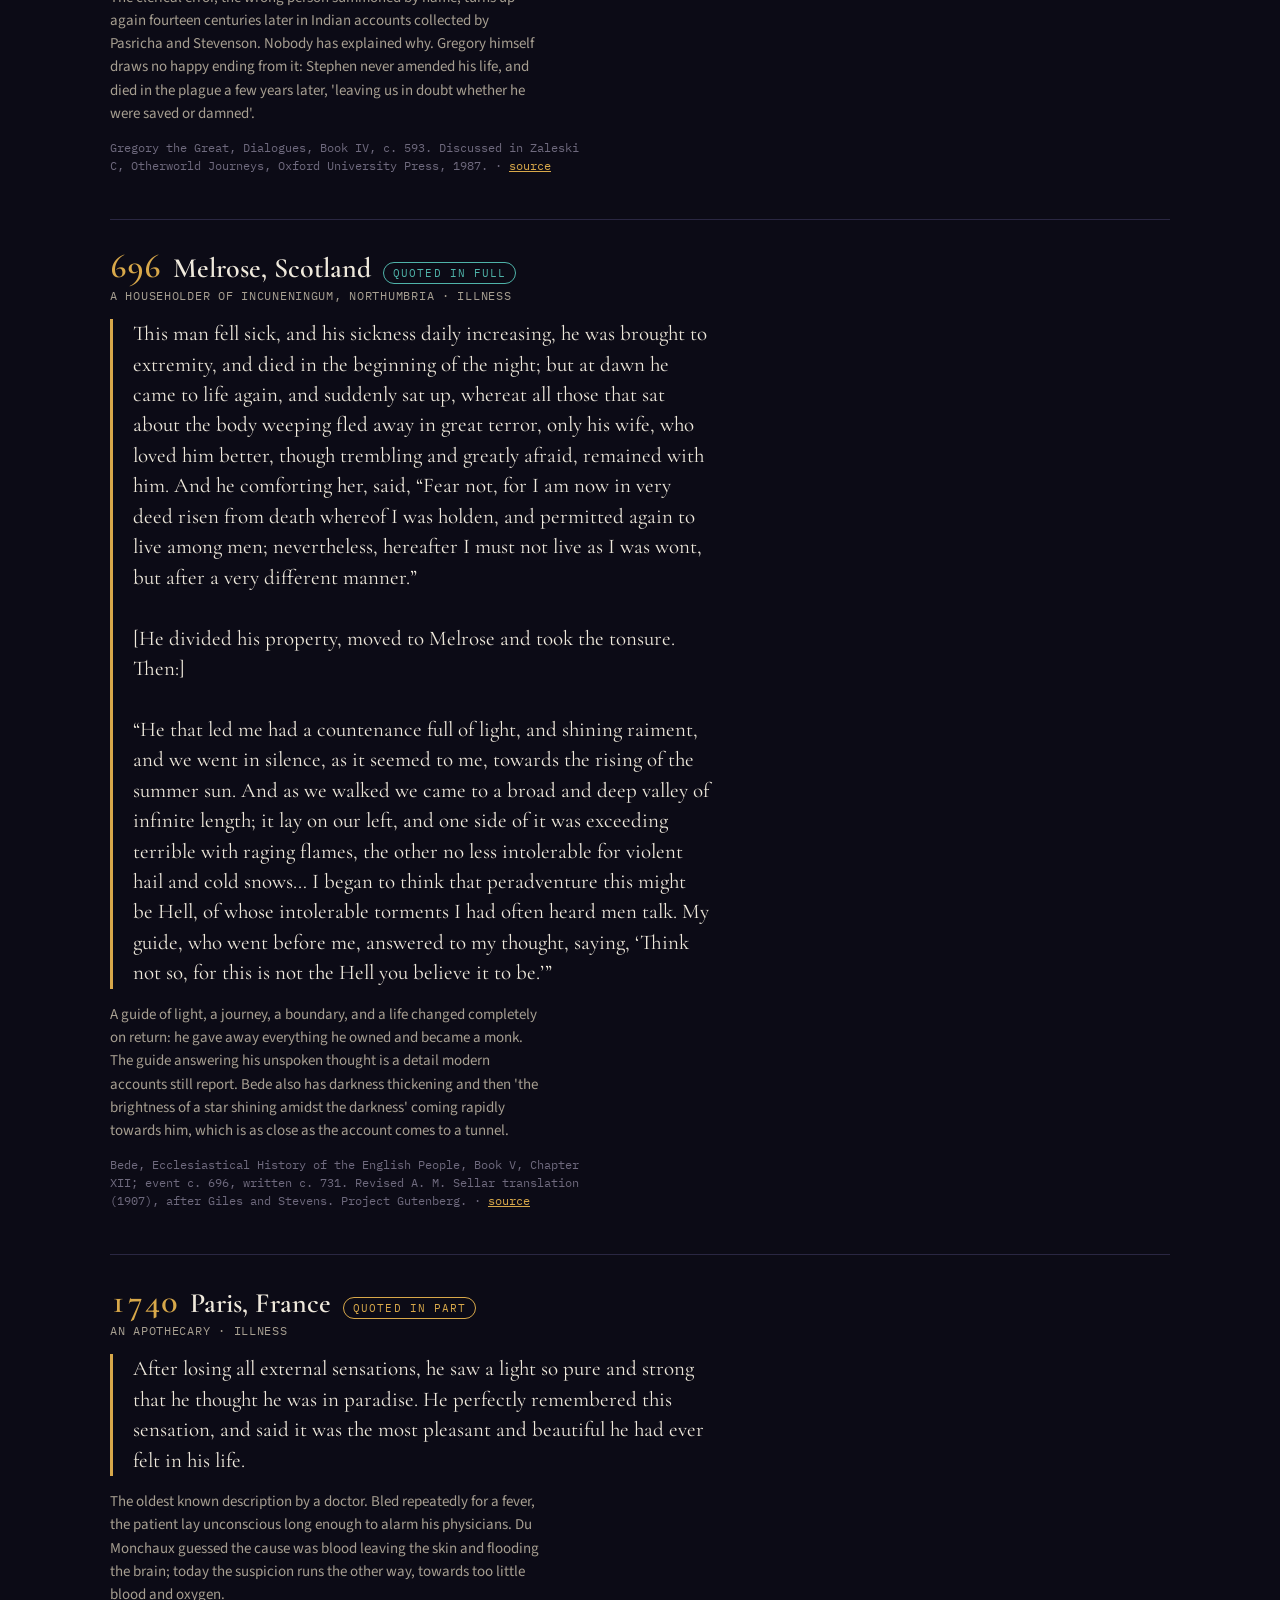
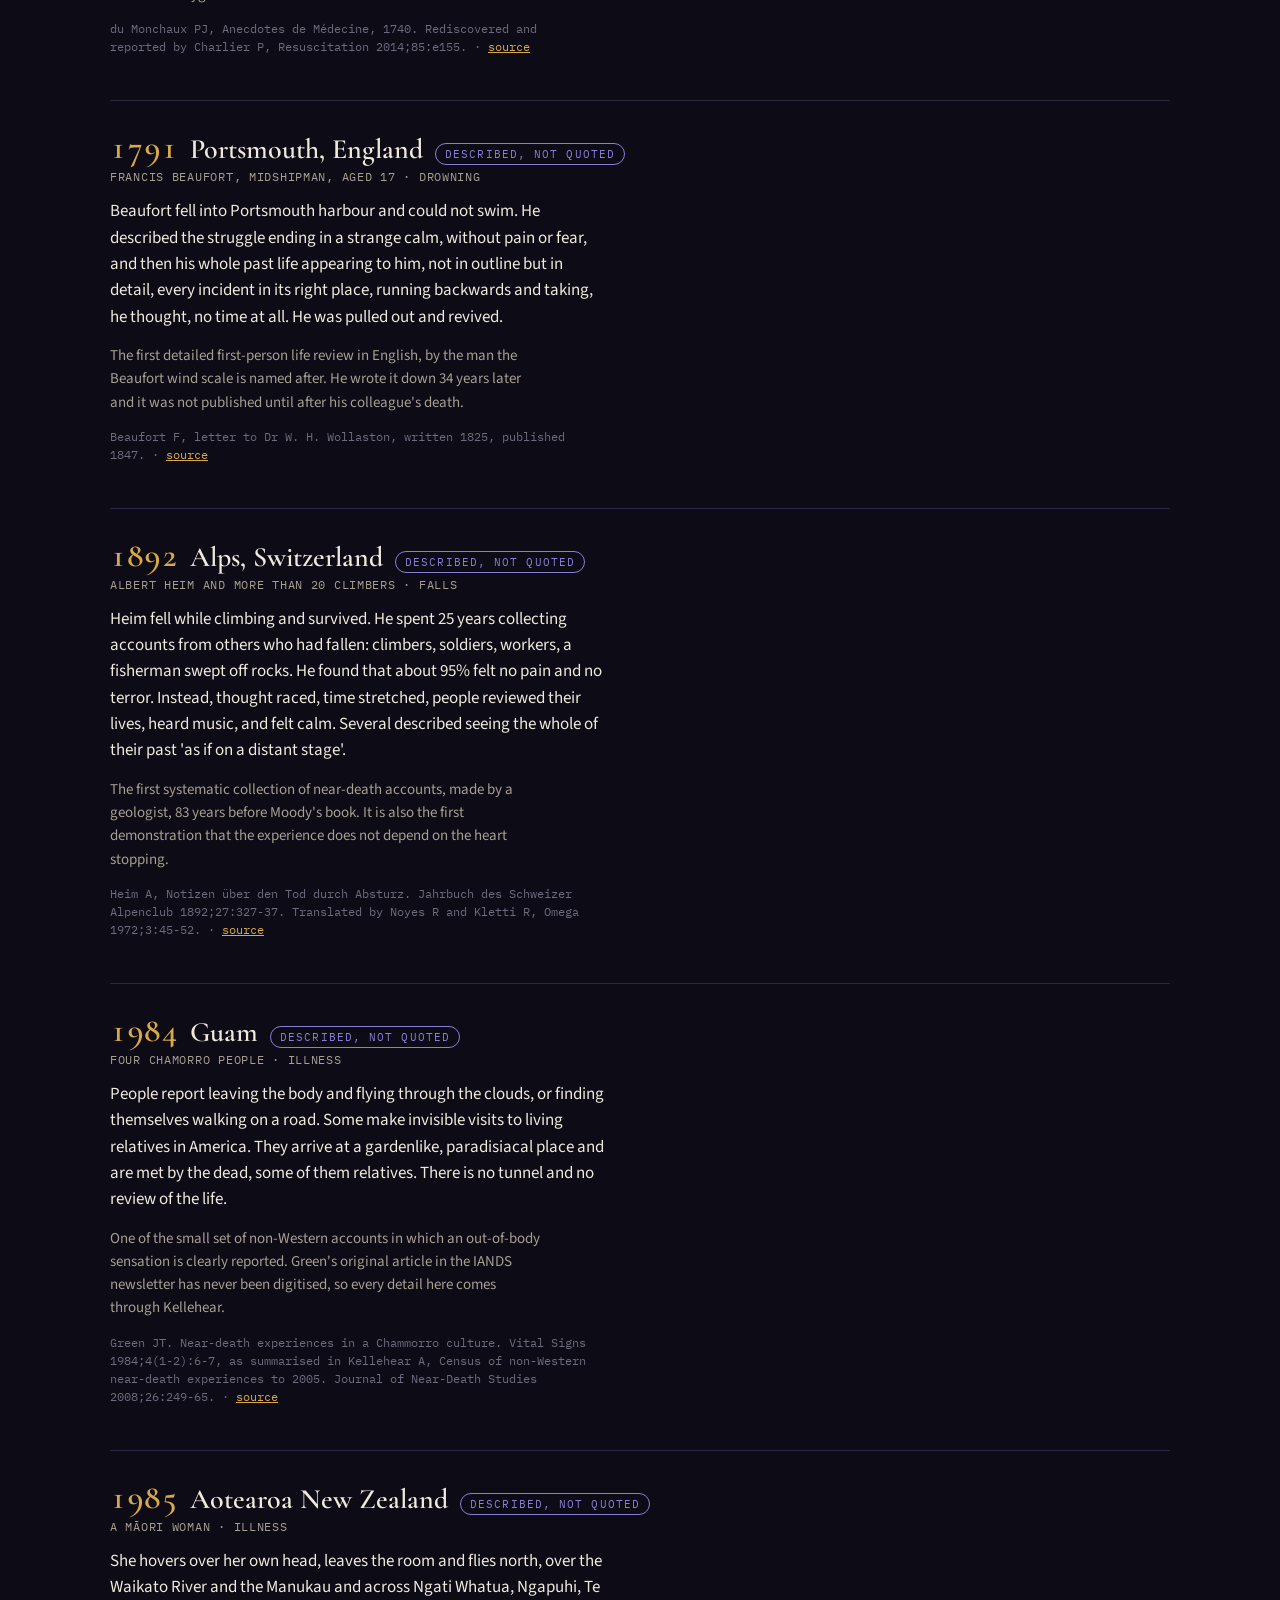
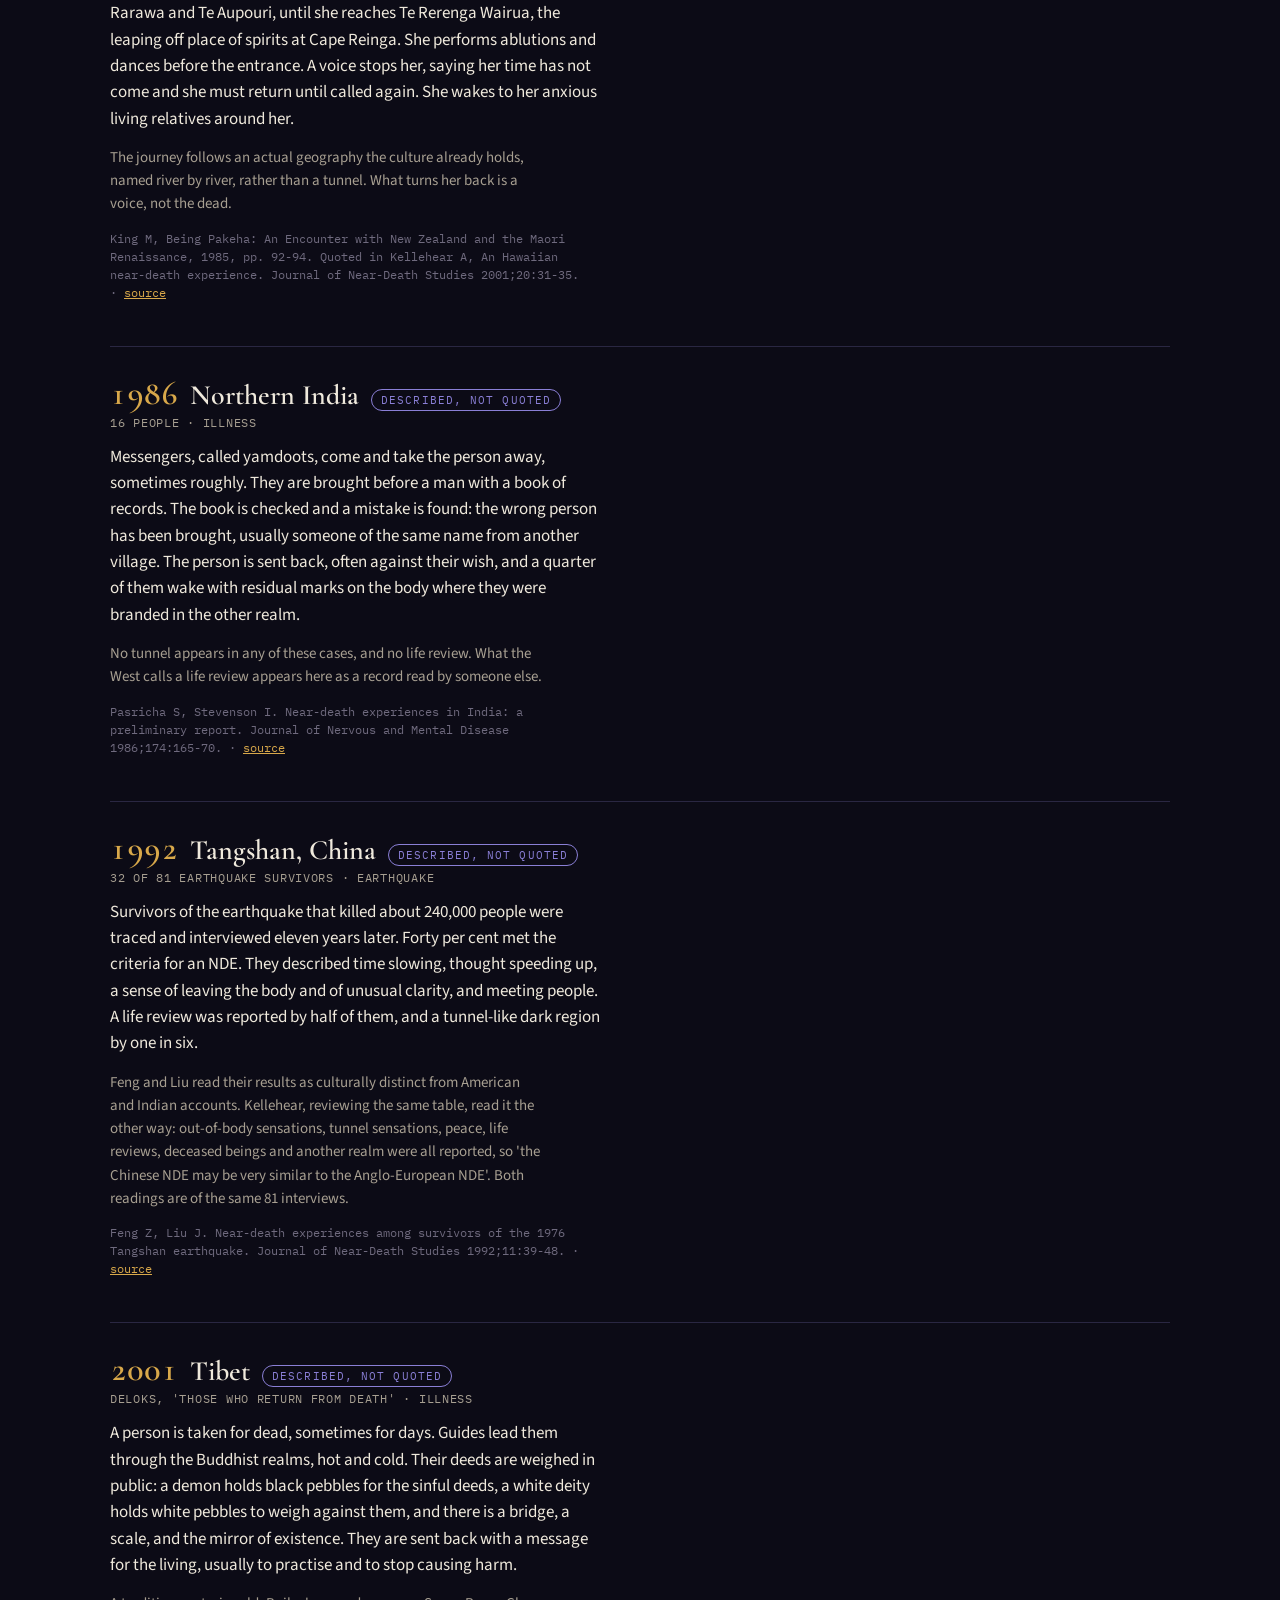
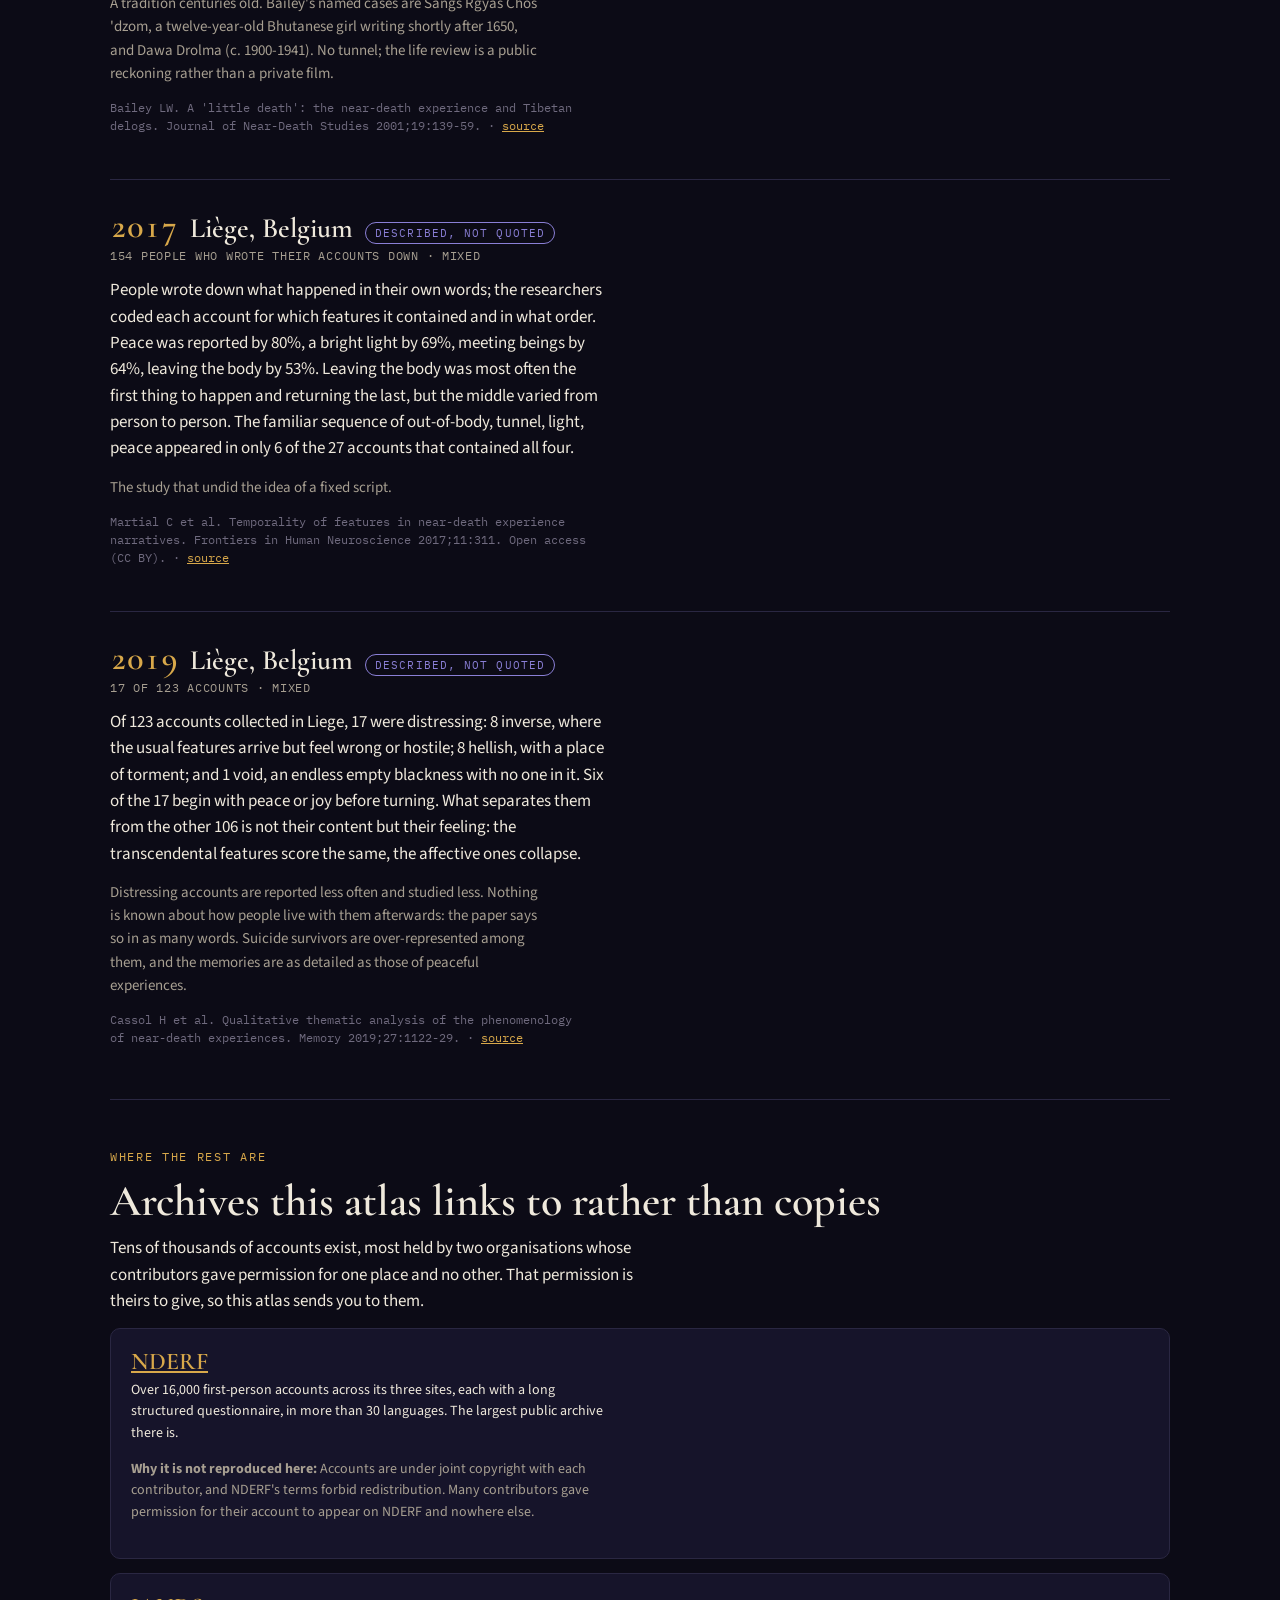
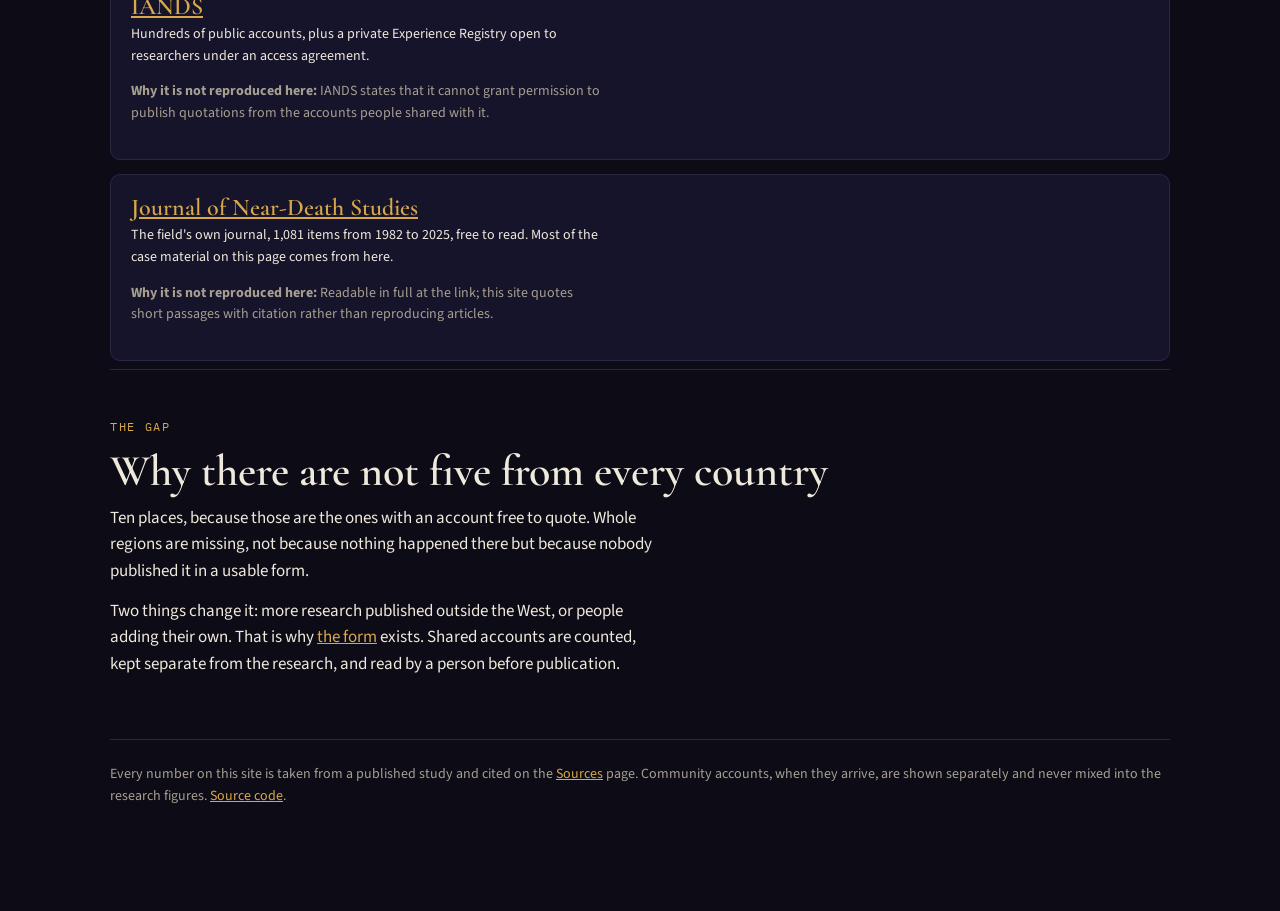
==== commit b26e58a5: "Science, Religion, Other; the walks reach the tree; and 39% less text Three changes.  The proposal t" ====
--- a/accounts.html
+++ b/accounts.html
@@ -35,7 +35,7 @@
 <section class="hero">
   <div class="eyebrow">Accounts</div>
   <h1>In their own words, across 2,400 years</h1>
-  <p class="lede">Every account here is one this site may lawfully reproduce. Where the text is out of copyright it is quoted at length. Where it is not, the account is described and the source is linked. Nothing on this page is invented, and nothing is copied from an archive that has not given permission.</p>
+  <p class="lede">Quoted at length where the text is out of copyright, described and linked where it is not. Nothing here is invented, and nothing is copied from an archive that has not given permission.</p>
 </section>
 
 <section>
@@ -46,15 +46,15 @@
 <section>
   <div class="eyebrow">Where the rest are</div>
   <h2>Archives this atlas links to rather than copies</h2>
-  <p>Tens of thousands of first-person accounts exist. Most are held by two organisations whose contributors gave permission for their story to appear in one place and no other. That permission is theirs to give, not ours to assume, so this atlas sends you to them instead.</p>
+  <p>Tens of thousands of accounts exist, most held by two organisations whose contributors gave permission for one place and no other. That permission is theirs to give, so this atlas sends you to them.</p>
   <div class="arch" id="archives"></div>
 </section>
 
 <section>
   <div class="eyebrow">The gap</div>
   <h2>Why there are not five from every country</h2>
-  <p>You are looking at ten places because those are the ones with an account that is free to quote or properly citable. Whole regions are missing, not because nothing happened there but because nobody published it in a form this site can use. There is no near-death prevalence figure this atlas can quote from Brazil, Russia, most of Africa, or the Arab world.</p>
-  <p>Two things change that, and only two. Researchers publish more work outside the West, which is slow and not ours to hurry. Or people add their own, which is why <a href="share.html">the form</a> exists. Every account shared here is counted, kept separate from the research, and published with identifying details removed once a person has read it.</p>
+  <p>Ten places, because those are the ones with an account free to quote. Whole regions are missing, not because nothing happened there but because nobody published it in a usable form.</p>
+  <p>Two things change it: more research published outside the West, or people adding their own. That is why <a href="share.html">the form</a> exists. Shared accounts are counted, kept separate from the research, and read by a person before publication.</p>
 </section>
 
 <div id="footer"></div>
--- a/assets/site.css
+++ b/assets/site.css
@@ -62,3 +62,43 @@
 .maplibregl-popup-anchor-top .maplibregl-popup-tip{border-bottom-color:var(--surface)}
 footer{border-top:1px solid var(--line);margin-top:40px;padding-block:24px;font-size:14px;color:var(--muted)}
 ol.sources{padding-left:20px}ol.sources li{margin-bottom:10px;color:var(--muted)}ol.sources li b{color:var(--ink);font-weight:600}
+
+.vh{position:absolute;width:1px;height:1px;overflow:hidden;clip-path:inset(50%);white-space:nowrap}
+
+/* The fork at the end of a walk, and the attribution strip for a proposed path. */
+.fork{position:absolute;inset:0;z-index:5;display:flex;align-items:center;justify-content:center;padding:16px;background:radial-gradient(ellipse at 50% 40%,rgba(22,20,42,.86),rgba(6,5,13,.96) 70%);overflow:auto}
+.forkin{max-width:62ch;color:#efe9dc;text-align:left}
+.forkeyebrow{font:11px var(--mono);letter-spacing:.14em;text-transform:uppercase;color:var(--accent);margin-bottom:6px}
+.forkin h3{font-family:var(--display);font-size:clamp(22px,3.2vw,32px);font-weight:600;line-height:1.1;margin:0 0 8px;color:#efe9dc}
+.forkin p{font-size:14.5px;line-height:1.5;color:#c9c2b4;margin:0 0 12px;max-width:60ch}
+.forkbtns{display:flex;gap:8px;flex-wrap:wrap;margin:4px 0 10px}
+.forkbtns .ghostb{font:600 14px var(--body);background:transparent;color:#efe9dc;border:1px solid rgba(255,255,255,.3);border-radius:8px;padding:11px 16px;cursor:pointer}
+.forkbtns .ghostb:hover{border-color:var(--accent);color:var(--accent)}
+.forkfine{font-size:12.5px!important;color:#9a927f!important}
+.forkgroup{margin:0 0 14px}
+.fglabel{font:600 13px var(--body);color:var(--accent);margin-bottom:2px}
+.fgnote{font-size:12.5px!important;line-height:1.45!important;color:#9a927f!important;margin:0 0 7px!important}
+.fgrow{display:grid;grid-template-columns:repeat(auto-fill,minmax(180px,1fr));gap:6px}
+.fgrow button{display:block;text-align:left;padding:9px 11px;background:rgba(255,255,255,.05);color:#efe9dc;border:1px solid rgba(255,255,255,.18);border-radius:8px;cursor:pointer}
+.fgrow button:hover{border-color:var(--accent)}
+.fgrow button b{display:block;font-family:var(--display);font-size:15px;font-weight:600;line-height:1.15}
+.fgrow button span{display:block;font:11px var(--mono);color:#9a927f;margin-top:2px}
+.pathnote{border:1px solid var(--c4);border-left-width:4px;border-radius:8px;padding:12px 14px;margin-top:12px;background:var(--surface)}
+.pathnote b.k{display:block;font:11px var(--mono);letter-spacing:.12em;text-transform:uppercase;color:var(--c4);margin-bottom:4px}
+.pathnote p{margin:0 0 6px;font-size:14.5px;line-height:1.5}
+.pathnote .src{font:12px var(--mono);color:var(--faint);line-height:1.5;margin:0}
+.fgfam{margin:0 0 9px}
+.fgsub{font:11px var(--mono);letter-spacing:.1em;text-transform:uppercase;color:#9a927f;margin:0 0 4px}
+
+/* Progressive disclosure: the caveats stay on the page but stop filling it. */
+details.more{border-top:1px solid var(--line);margin-top:10px;font-size:14.5px}
+details.more>summary{cursor:pointer;list-style:none;padding:8px 0;font:600 13px var(--body);color:var(--accent)}
+details.more>summary::-webkit-details-marker{display:none}
+details.more>summary::before{content:"+ ";font-family:var(--mono)}
+details.more[open]>summary::before{content:"– "}
+details.more>summary:hover{text-decoration:underline}
+details.more p{margin:0 0 9px;line-height:1.55;color:var(--muted);max-width:66ch}
+details.more p:last-child{margin-bottom:10px}
+.keyline{display:grid;gap:4px;margin:10px 0 0}
+.keyline b{font-family:var(--display);font-size:19px;font-weight:600;color:var(--ink)}
+.keyline span{font-size:14.5px;color:var(--muted);line-height:1.5}
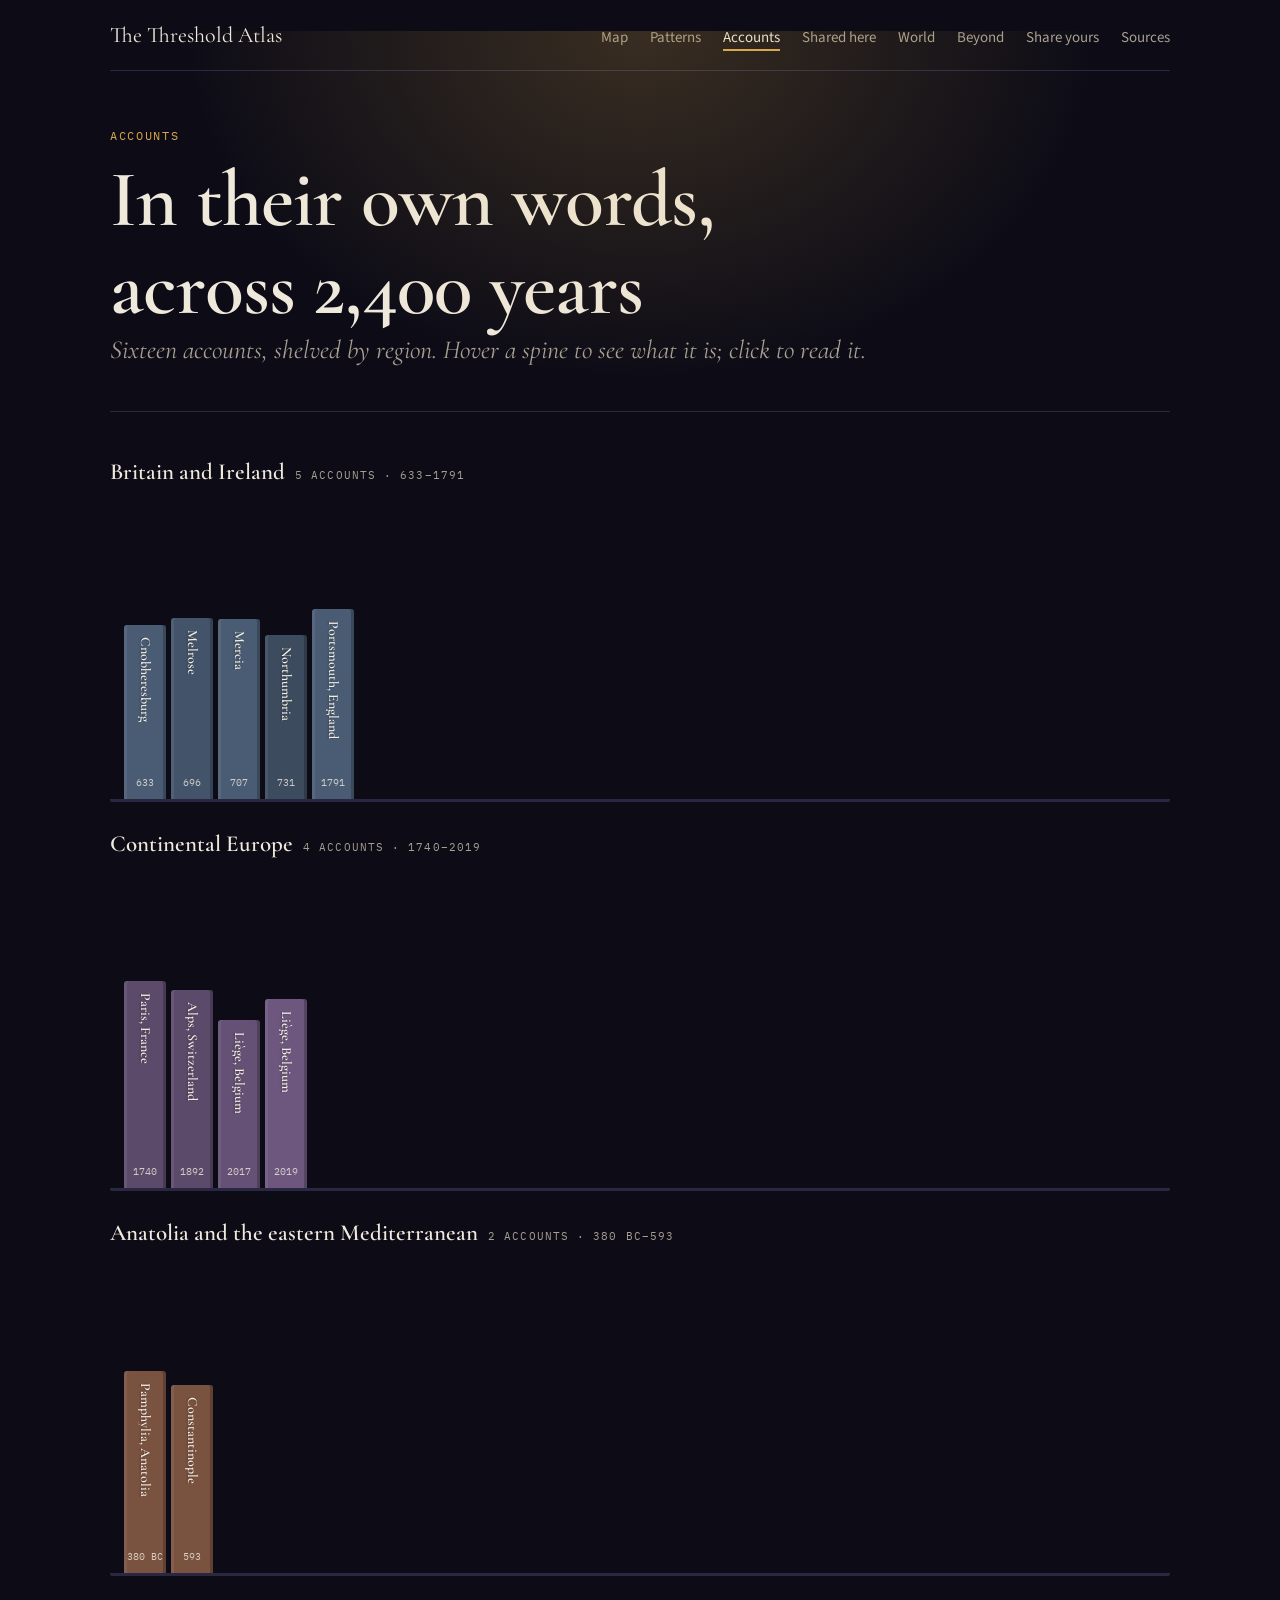
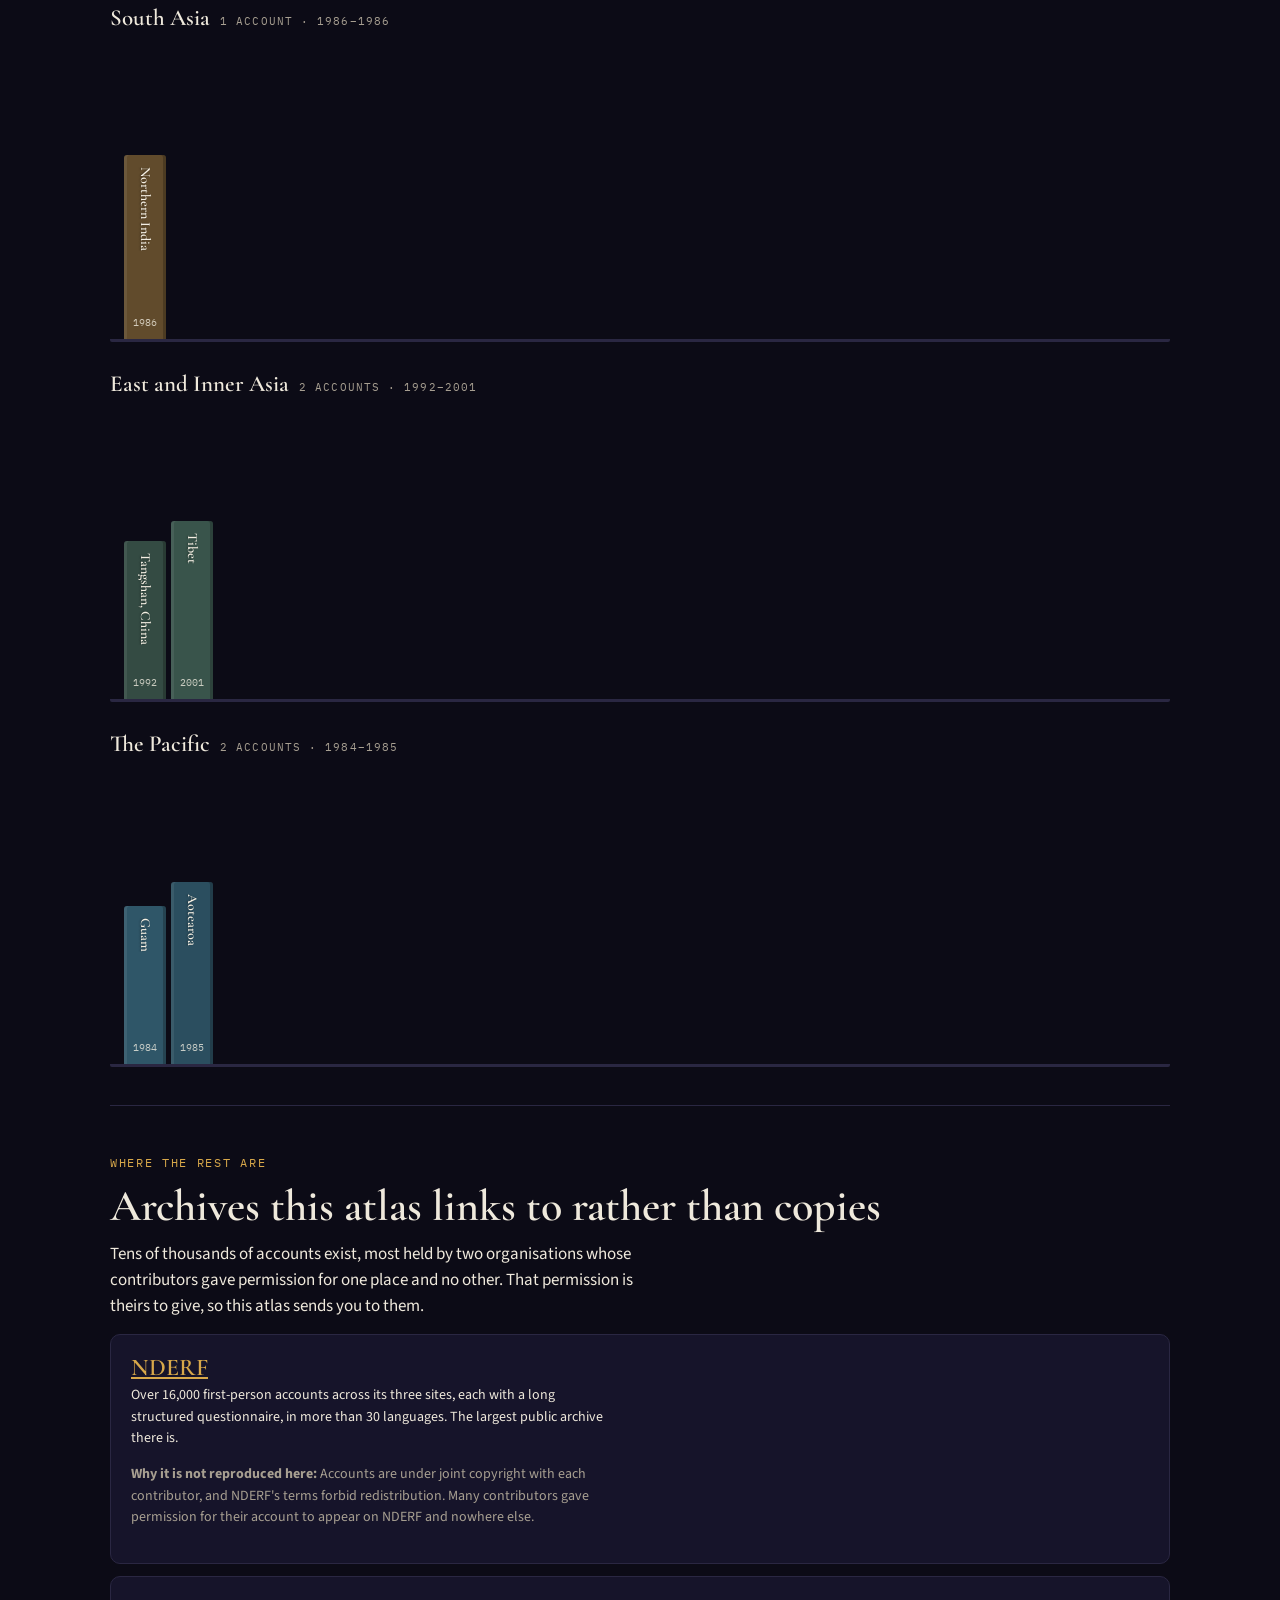
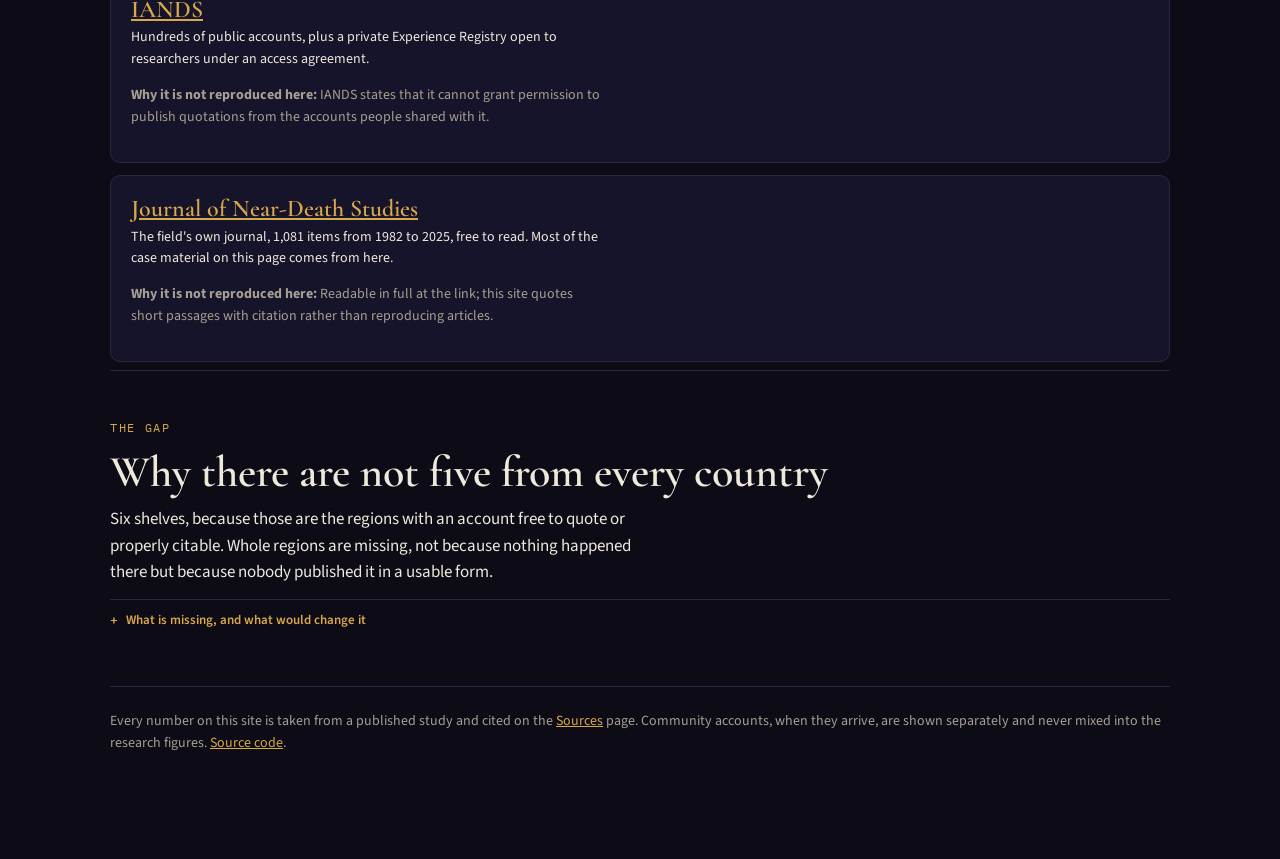
==== commit c92d0ab8: "Accounts page rebuilt as shelves of books, by region The page was a flat scroll of long blockquotes " ====
--- a/accounts.html
+++ b/accounts.html
@@ -4,27 +4,58 @@
 <meta charset="utf-8">
 <meta name="viewport" content="width=device-width, initial-scale=1">
 <title>Accounts · The Threshold Atlas</title>
-<meta name="description" content="First-person accounts of near-death experiences from 380 BC to today, quoted where they are free to quote and cited where they are not.">
+<meta name="description" content="First-person accounts of near-death experiences from 380 BC to today, shelved by region, quoted where they are free to quote and cited where they are not.">
 <link rel="preconnect" href="https://fonts.googleapis.com">
 <link rel="stylesheet" href="https://fonts.googleapis.com/css2?family=Cormorant+Garamond:ital,wght@0,400;0,600;1,400&family=Source+Sans+3:wght@400;600&family=IBM+Plex+Mono:wght@400;500&display=swap">
 <link rel="stylesheet" href="assets/site.css">
 <style>
-.acct{border-top:1px solid var(--line);padding:30px 0}
-.acct:first-of-type{border-top:0}
-.ahead{display:flex;gap:12px;align-items:baseline;flex-wrap:wrap;margin-bottom:4px}
-.ahead .yr{font-family:var(--display);font-size:34px;font-weight:600;color:var(--accent);line-height:1;font-variant-numeric:tabular-nums}
-.ahead .pl{font-family:var(--display);font-size:28px;font-weight:600;color:var(--ink);line-height:1.1}
-.ahead .who{font:12px var(--mono);letter-spacing:.06em;color:var(--muted);text-transform:uppercase}
-.tag{font:11px var(--mono);letter-spacing:.1em;text-transform:uppercase;padding:3px 9px;border-radius:999px;border:1px solid var(--line);color:var(--muted)}
+.region{margin:0 0 30px}
+.rhead{display:flex;align-items:baseline;gap:10px;flex-wrap:wrap;margin-bottom:8px}
+.rhead h3{font-family:var(--display);font-size:23px;font-weight:600;margin:0}
+.rhead span{font:11px var(--mono);letter-spacing:.1em;text-transform:uppercase;color:var(--muted)}
+
+/* A shelf of spines. Each book is a button; one card above the shelf is its peek. */
+.shelf{position:relative;display:flex;align-items:flex-end;gap:5px;flex-wrap:wrap;
+  padding:116px 14px 0;border-bottom:3px solid var(--line);border-radius:2px}
+.book{position:relative;width:42px;border:0;border-radius:3px 3px 0 0;cursor:pointer;padding:12px 0 10px;
+  display:flex;flex-direction:column;align-items:center;justify-content:space-between;
+  background:var(--bk,#5a5068);box-shadow:inset -3px 0 0 rgba(0,0,0,.22),inset 3px 0 0 rgba(255,255,255,.07);
+  transition:transform .14s ease,box-shadow .14s ease}
+.book .t{writing-mode:vertical-rl;text-orientation:mixed;font-family:var(--display);font-weight:600;
+  font-size:14px;line-height:1;color:#f4efe3;max-height:206px;overflow:hidden;text-shadow:0 1px 2px rgba(0,0,0,.4)}
+.book .y{font:10px var(--mono);color:rgba(244,239,227,.78);margin-top:8px;writing-mode:horizontal-tb}
+.book:hover,.book:focus-visible{transform:translateY(-10px);outline:none;
+  box-shadow:inset -3px 0 0 rgba(0,0,0,.22),inset 3px 0 0 rgba(255,255,255,.07),0 10px 18px rgba(0,0,0,.35)}
+.book[aria-pressed="true"]{transform:translateY(-14px)}
+.book[aria-pressed="true"]::after{content:"";position:absolute;left:50%;bottom:-3px;transform:translateX(-50%);width:26px;height:3px;background:var(--accent)}
+
+.peek{position:absolute;left:14px;right:14px;top:0;height:104px;pointer-events:none;
+  border:1px solid var(--line);border-radius:9px;background:var(--surface);padding:11px 14px;
+  opacity:0;transition:opacity .14s ease;overflow:hidden}
+.shelf.peeking .peek{opacity:1}
+.peek b{display:block;font-family:var(--display);font-size:19px;font-weight:600;line-height:1.15;color:var(--ink)}
+.peek .meta{font:11px var(--mono);letter-spacing:.06em;text-transform:uppercase;color:var(--muted);margin:3px 0 5px}
+.peek p{margin:0;font-size:13.5px;line-height:1.45;color:var(--muted);
+  display:-webkit-box;-webkit-line-clamp:2;-webkit-box-orient:vertical;overflow:hidden}
+@media (max-width:640px){.shelf{padding-top:130px}.peek{height:118px}}
+
+.tag{font:10px var(--mono);letter-spacing:.1em;text-transform:uppercase;padding:2px 7px;border-radius:999px;border:1px solid var(--line);color:var(--muted);white-space:nowrap}
 .tag.pd{border-color:var(--c2);color:var(--c2)}
 .tag.ex{border-color:var(--c1);color:var(--c1)}
 .tag.su{border-color:var(--c3);color:var(--c3)}
-blockquote{margin:16px 0 0;padding-left:20px;border-left:3px solid var(--accent);font-family:var(--display);font-size:21px;line-height:1.45;color:var(--ink);white-space:pre-line;max-width:60ch}
-.summary{margin:14px 0 0;font-size:17px;line-height:1.55;max-width:62ch;color:var(--ink)}
-.anote{margin-top:14px;font-size:15px;color:var(--muted);max-width:62ch}
-.asrc{margin-top:12px;font:12px var(--mono);color:var(--faint);line-height:1.5}
-.filters{display:flex;flex-wrap:wrap;gap:8px;margin:0 0 10px}
-.arch{display:grid;gap:14px}
+
+.opened{border:1px solid var(--accent);border-radius:10px;background:var(--surface);padding:22px;margin-top:16px}
+.opened .ohead{display:flex;gap:10px;align-items:baseline;flex-wrap:wrap;margin-bottom:2px}
+.opened .yr{font-family:var(--display);font-size:32px;font-weight:600;color:var(--accent);line-height:1;font-variant-numeric:tabular-nums}
+.opened .pl{font-family:var(--display);font-size:25px;font-weight:600;color:var(--ink);line-height:1.1}
+.opened .who{font:11px var(--mono);letter-spacing:.06em;color:var(--muted);text-transform:uppercase}
+.opened blockquote{margin:14px 0 0;padding-left:18px;border-left:3px solid var(--accent);font-family:var(--display);
+  font-size:20px;line-height:1.45;color:var(--ink);white-space:pre-line;max-width:60ch}
+.opened .summary{margin:14px 0 0;font-size:16.5px;line-height:1.55;max-width:62ch;color:var(--ink)}
+.opened .anote{margin-top:13px;font-size:14.5px;color:var(--muted);max-width:62ch}
+.opened .asrc{margin-top:11px;font:11.5px var(--mono);color:var(--faint);line-height:1.5}
+.opened .close{float:right;font:600 12px var(--body);background:transparent;color:var(--muted);border:1px solid var(--line);border-radius:7px;padding:5px 10px;cursor:pointer}
+.arch{display:grid;gap:12px}
 .arch .card h3{margin-bottom:4px}
 </style>
 </head>
@@ -35,13 +66,10 @@
 <section class="hero">
   <div class="eyebrow">Accounts</div>
   <h1>In their own words, across 2,400 years</h1>
-  <p class="lede">Quoted at length where the text is out of copyright, described and linked where it is not. Nothing here is invented, and nothing is copied from an archive that has not given permission.</p>
+  <p class="lede">Sixteen accounts, shelved by region. Hover a spine to see what it is; click to read it.</p>
 </section>
 
-<section>
-  <div class="filters" id="filters"></div>
-  <div id="list"></div>
-</section>
+<section id="shelves"></section>
 
 <section>
   <div class="eyebrow">Where the rest are</div>
@@ -53,8 +81,11 @@
 <section>
   <div class="eyebrow">The gap</div>
   <h2>Why there are not five from every country</h2>
-  <p>Ten places, because those are the ones with an account free to quote. Whole regions are missing, not because nothing happened there but because nobody published it in a usable form.</p>
-  <p>Two things change it: more research published outside the West, or people adding their own. That is why <a href="share.html">the form</a> exists. Shared accounts are counted, kept separate from the research, and read by a person before publication.</p>
+  <p>Six shelves, because those are the regions with an account free to quote or properly citable. Whole regions are missing, not because nothing happened there but because nobody published it in a usable form.</p>
+  <details class="more"><summary>What is missing, and what would change it</summary>
+    <p>There is no account here from the Islamic world, from Jewish tradition, from Africa or from the Americas. Both Islamic and Jewish teaching about what comes next is on <a href="beyond.html">the Beyond page</a>; what is missing is a first-person account from either.</p>
+    <p>Two things change it: more research published outside the West, or people adding their own. That is why <a href="share.html">the form</a> exists. Shared accounts are counted, kept separate from the research, and read by a person before publication.</p>
+  </details>
 </section>
 
 <div id="footer"></div>
@@ -64,40 +95,98 @@
 <script>
 document.getElementById("nav").innerHTML = TA.nav("accounts.html");
 document.getElementById("footer").innerHTML = TA.footer();
+const $ = id => document.getElementById(id);
 const esc = s => String(s ?? "").replace(/[&<>"]/g, c => ({ "&": "&amp;", "<": "&lt;", ">": "&gt;", '"': "&quot;" }[c]));
 const yearText = y => y < 0 ? `${-y} BC` : String(y);
 const KIND = { "public-domain": ["pd", "Quoted in full"], excerpt: ["ex", "Quoted in part"], summary: ["su", "Described, not quoted"] };
-let data = null, filter = "all";
-TA.data("accounts").then(j => { data = j; renderFilters(); render(); renderArchives(); });
-function renderFilters() {
-  const regions = [...new Set(data.accounts.map(a => a.country))].sort();
-  document.getElementById("filters").innerHTML = `<button class="chip" data-f="all" aria-pressed="true">All ${data.accounts.length}</button>`
-    + regions.map(r => `<button class="chip" data-f="${esc(r)}">${esc(r)}</button>`).join("");
-  document.getElementById("filters").addEventListener("click", e => {
-    const b = e.target.closest(".chip"); if (!b) return;
-    filter = b.dataset.f;
-    document.querySelectorAll("#filters .chip").forEach(x => x.setAttribute("aria-pressed", x === b));
-    render();
+// Regions run roughly west to east, so the shelves read in that order.
+const ORDER = ["Britain and Ireland", "Continental Europe", "Anatolia and the eastern Mediterranean",
+  "South Asia", "East and Inner Asia", "The Pacific"];
+const HUE = {
+  "Britain and Ireland": "#4a5c74", "Continental Europe": "#5c4a6b",
+  "Anatolia and the eastern Mediterranean": "#7a5240", "South Asia": "#6b5230",
+  "East and Inner Asia": "#3f5c52", "The Pacific": "#2f5668",
+};
+// A deterministic height and shade per account, so the shelf looks like a shelf
+// without the books rearranging themselves between visits.
+const hash = s => [...s].reduce((h, c) => (h * 31 + c.charCodeAt(0)) % 9973, 7);
+function shade(hex, step) {
+  const n = parseInt((hex || "#5a5068").slice(1), 16), k = 1 + (step - 2) * 0.09;
+  return "rgb(" + [(n >> 16) & 255, (n >> 8) & 255, n & 255]
+    .map(v => Math.max(0, Math.min(255, Math.round(v * k)))).join(",") + ")";
+}
+let data = null, open = null;
+const find = id => data.accounts.find(a => a.id === id);
+
+TA.data("accounts").then(j => { data = j; render(); renderArchives(); });
+
+function render() {
+  const byRegion = {};
+  data.accounts.forEach(a => (byRegion[a.region] = byRegion[a.region] || []).push(a));
+  const regions = ORDER.filter(r => byRegion[r]).concat(Object.keys(byRegion).filter(r => !ORDER.includes(r)));
+  $("shelves").innerHTML = regions.map(r => {
+    const rows = byRegion[r].sort((a, b) => a.year - b.year);
+    return `<div class="region" data-region="${esc(r)}">
+      <div class="rhead"><h3>${esc(r)}</h3><span>${rows.length === 1 ? "1 account" : rows.length + " accounts"} · ${esc(yearText(rows[0].year))}–${esc(yearText(rows[rows.length - 1].year))}</span></div>
+      <div class="shelf">
+        <div class="peek" aria-hidden="true"></div>
+        ${rows.map(a => `<button class="book" data-id="${esc(a.id)}" aria-pressed="false"
+            style="height:${150 + (hash(a.id) % 62)}px;--bk:${shade(HUE[r], hash(a.id) % 5)}">
+            <span class="t">${esc(a.spine || a.place)}</span><span class="y">${esc(yearText(a.year))}</span></button>`).join("")}
+      </div>
+      <div class="slot"></div>
+    </div>`;
+  }).join("");
+
+  const showPeek = b => {
+    const shelf = b.closest(".shelf"), a = find(b.dataset.id); if (!a) return;
+    const [cls, lbl] = KIND[a.kind] || ["su", "Described"];
+    shelf.querySelector(".peek").innerHTML =
+      `<b>${esc(a.place)}, ${esc(yearText(a.year))}</b>
+       <div class="meta">${esc(a.who)} · ${esc(a.trigger)} &nbsp;<span class="tag ${cls}">${lbl}</span></div>
+       <p>${esc(a.note)}</p>`;
+    shelf.classList.add("peeking");
+  };
+  const host = $("shelves");
+  host.addEventListener("pointerover", e => { const b = e.target.closest(".book"); if (b) showPeek(b); });
+  host.addEventListener("focusin", e => { const b = e.target.closest(".book"); if (b) showPeek(b); });
+  host.addEventListener("pointerout", e => {
+    const b = e.target.closest(".book"); if (!b) return;
+    const shelf = b.closest(".shelf");
+    if (!shelf.contains(e.relatedTarget)) shelf.classList.remove("peeking");
   });
+  host.addEventListener("click", e => { const b = e.target.closest(".book"); if (b) pick(b.dataset.id); });
 }
-function render() {
-  const rows = data.accounts.filter(a => filter === "all" || a.country === filter).sort((a, b) => a.year - b.year);
-  document.getElementById("list").innerHTML = rows.map(a => {
-    const [cls, lbl] = KIND[a.kind] || ["su", "Described"];
-    const body = a.kind === "summary"
-      ? `<p class="summary">${esc(a.text)}</p>`
-      : `<blockquote>${esc(a.text)}</blockquote>`;
-    return `<article class="acct" id="${a.id}">
-      <div class="ahead"><span class="yr">${yearText(a.year)}</span><span class="pl">${esc(a.place)}</span><span class="tag ${cls}">${lbl}</span></div>
-      <div class="ahead"><span class="who">${esc(a.who)} · ${esc(a.trigger)}</span></div>
+
+function pick(id) {
+  const a = find(id); if (!a) return;
+  const wasOpen = open === id;
+  document.querySelectorAll(".slot").forEach(s => s.innerHTML = "");
+  document.querySelectorAll(".book").forEach(b => b.setAttribute("aria-pressed", !wasOpen && b.dataset.id === id));
+  if (wasOpen) { open = null; return; }
+  open = id;
+  const [cls, lbl] = KIND[a.kind] || ["su", "Described"];
+  const body = a.kind === "summary" ? `<p class="summary">${esc(a.text)}</p>` : `<blockquote>${esc(a.text)}</blockquote>`;
+  const region = [...document.querySelectorAll(".region")].find(el => el.dataset.region === a.region);
+  if (!region) return;
+  const slot = region.querySelector(".slot");
+  slot.innerHTML = `<article class="opened" id="${esc(a.id)}">
+      <button class="close" data-close="1">Close</button>
+      <div class="ohead"><span class="yr">${esc(yearText(a.year))}</span><span class="pl">${esc(a.place)}</span><span class="tag ${cls}">${lbl}</span></div>
+      <div class="who">${esc(a.who)} · ${esc(a.trigger)}</div>
       ${body}
       <p class="anote">${esc(a.note)}</p>
-      <p class="asrc">${esc(a.source)} · <a href="${a.url}" target="_blank" rel="noopener">source</a></p>
+      <p class="asrc">${esc(a.source)} · <a href="${esc(a.url)}" target="_blank" rel="noopener">source</a></p>
     </article>`;
-  }).join("");
+  slot.querySelector("[data-close]").addEventListener("click", () => pick(id));
+  slot.firstElementChild.scrollIntoView({ behavior: "smooth", block: "nearest" });
 }
+
 function renderArchives() {
-  document.getElementById("archives").innerHTML = data.linked_archives.map(x => `<div class="card"><h3><a href="${x.url}" target="_blank" rel="noopener">${esc(x.name)}</a></h3><p class="small">${esc(x.what)}</p><p class="small muted"><b>Why it is not reproduced here:</b> ${esc(x.why_not_here)}</p></div>`).join("");
+  $("archives").innerHTML = data.linked_archives.map(x =>
+    `<div class="card"><h3><a href="${esc(x.url)}" target="_blank" rel="noopener">${esc(x.name)}</a></h3>
+      <p class="small">${esc(x.what)}</p>
+      <p class="small muted"><b>Why it is not reproduced here:</b> ${esc(x.why_not_here)}</p></div>`).join("");
 }
 </script>
 </body>
